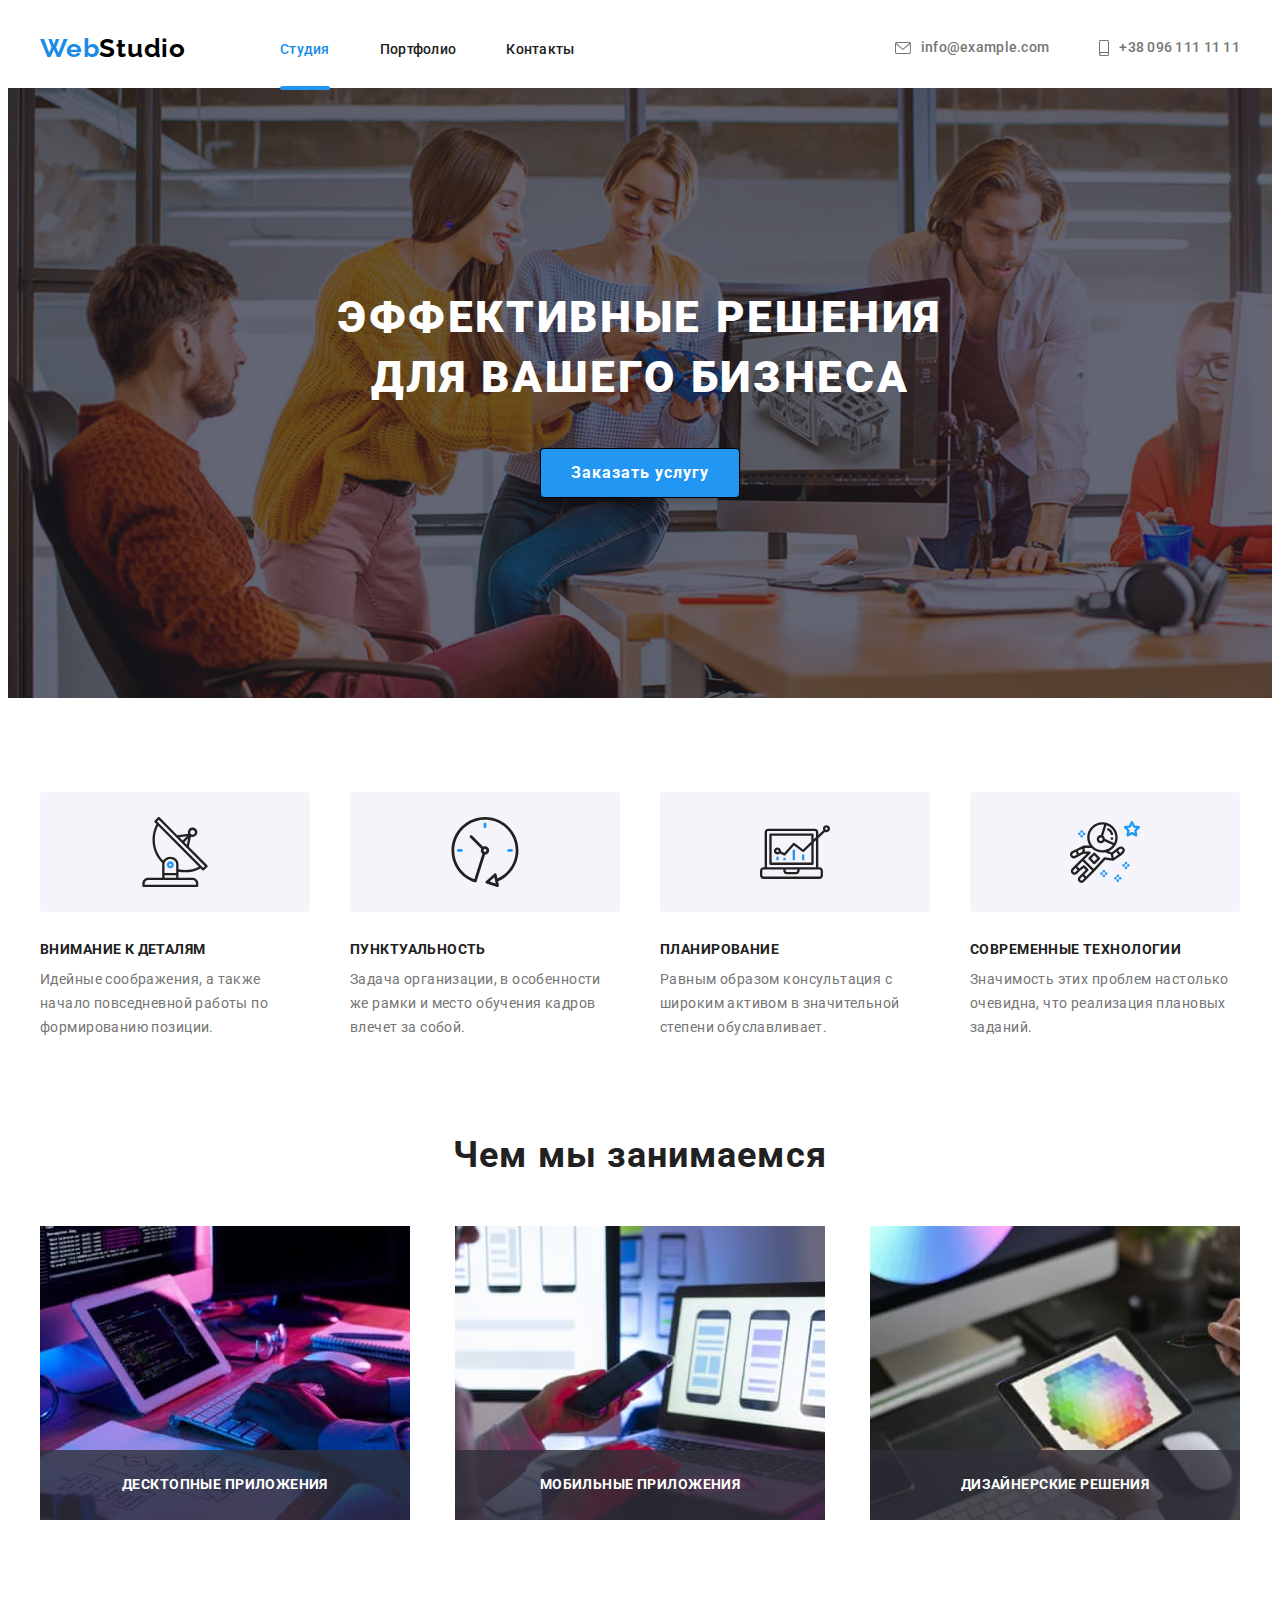
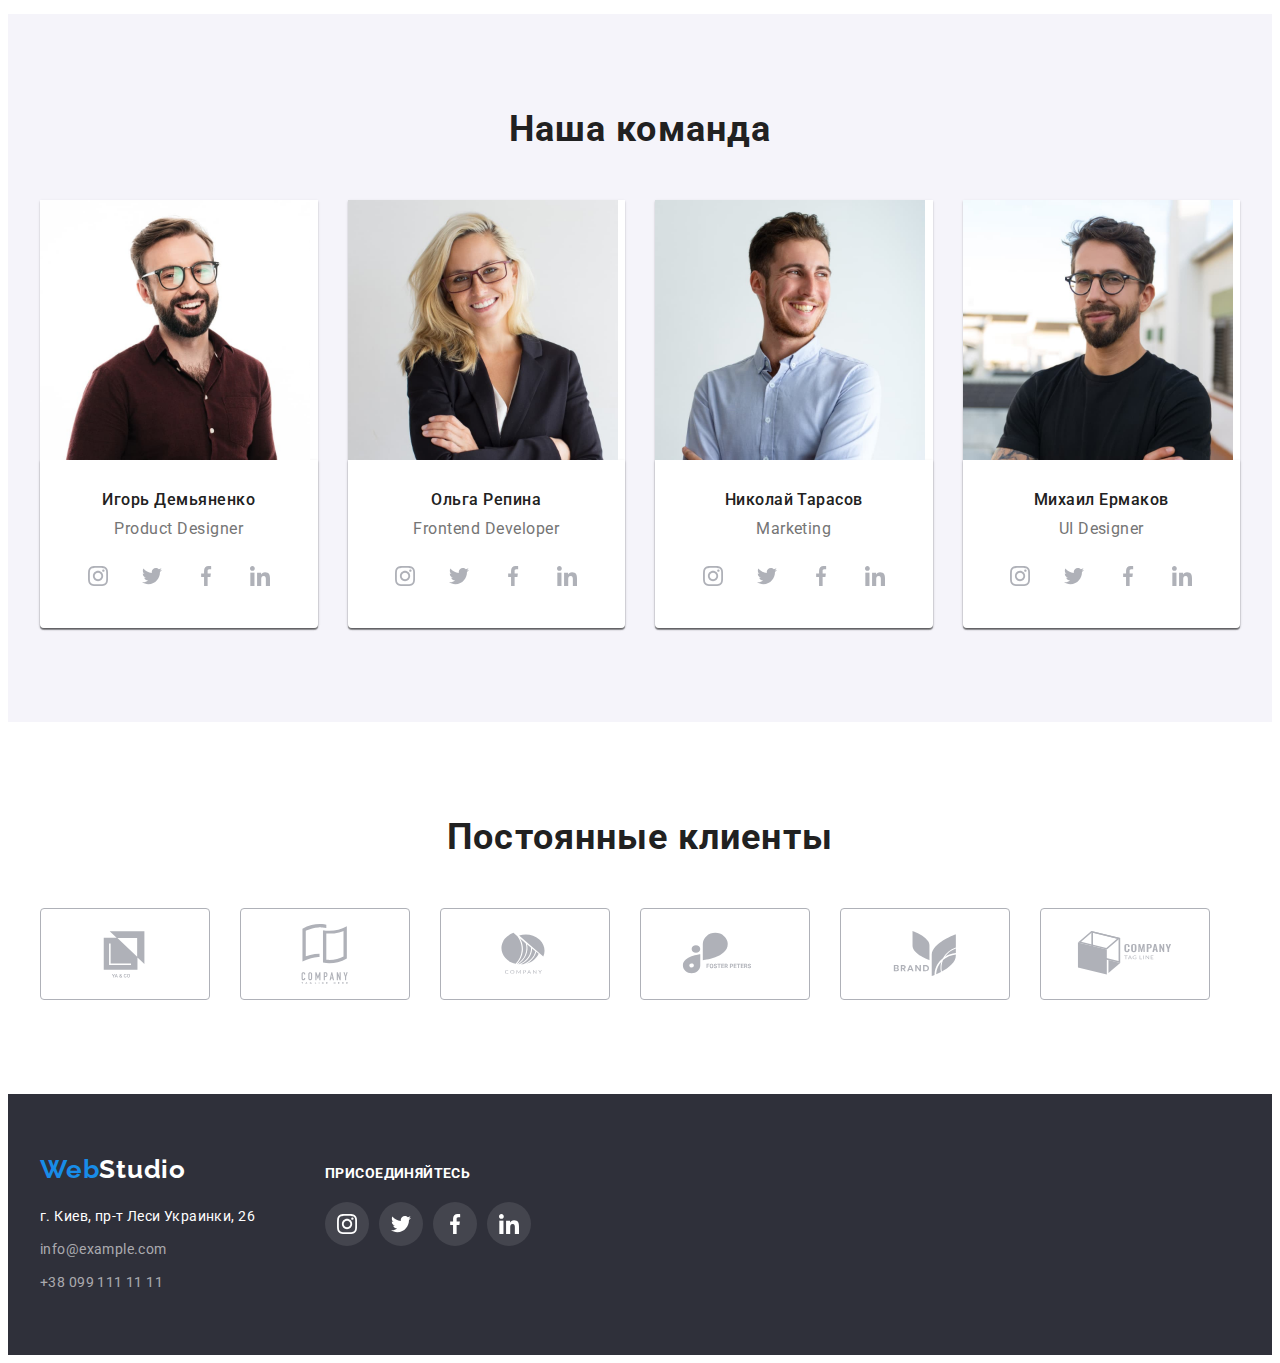
==== index.html @ 5745be87 "copy HW#05 -> HW#06" ====
<!DOCTYPE html>
<html lang="ru">

<head>
    <meta charset="UTF-8" />
    <meta http-equiv="X-UA-Compatible" content="IE=edge" />
    <meta name="viewport" content="width=device-width, initial-scale=1.0" />
    <title>Document</title>
    <link rel="preconnect" href="https://fonts.googleapis.com">
    <link rel="preconnect" href="https://fonts.gstatic.com" crossorigin>
    <link rel="stylesheet"
        href="https://fonts.googleapis.com/css2?family=Raleway:wght@700&family=Roboto:wght@400;500;700;900&display=swap" />
    <link rel="stylesheet" href="https://cdnjs.cloudflare.com/ajax/libs/modern-normalize/1.1.0/modern-normalize.min.css"
        integrity="sha512-wpPYUAdjBVSE4KJnH1VR1HeZfpl1ub8YT/NKx4PuQ5NmX2tKuGu6U/JRp5y+Y8XG2tV+wKQpNHVUX03MfMFn9Q=="
        crossorigin="anonymous" referrerpolicy="no-referrer" />
    <link rel="stylesheet" href="./css/main.css" />
</head>

<body>

    <!-- HEADER -->

    <header class="header">
        <div class="container header-container">
            <a class="logo link" href="./index.html" lang="en"> <span class="web">Web</span><span
                    class="studio-logo">Studio</span></a>
            <nav class="navigation">
                <ul class="nav-list list">
                    <li class="nav-list-item">
                        <a class="nav-list-link link current" href="./index.html">Студия</a>
                    </li>
                    <li class="nav-list-item">
                        <a class="nav-list-link link" href="./portfolio.html">Портфолио</a>
                    </li>
                    <li class="nav-list-item">
                        <a class="nav-list-link link" href="">Контакты</a>
                    </li>
                </ul>
            </nav>
            <ul class="contact-list list">
                <li class="contact-item">
                    <a class="contact-email header-contact link" href="mailto:info@example.com">
                        <svg class="header-icon" width="16" height="12">
                            <use href="./img/sprite.svg#envelope"></use>
                        </svg>
                        info@example.com</a>
                </li>
                <li class="contact-item">
                    <a class="contact-number header-contact link" href="tel:+380961111111">
                        <svg class="header-icon" width="10" height="16">
                            <use href="./img/sprite.svg#smartphone"></use>
                        </svg>
                        +38 096 111 11 11</a>
                </li>
            </ul>
        </div>
    </header>

    <main>
        <!-- HERO -->

        <section class="hero">
            <div class="hero-container container">
                <h1 class="hero-name">Эффективные решения <span class="indent">для вашего бизнеса</span></h1>
                <button class="modal-button" type="button" data-modal-open>Заказать услугу</button>
            </div>
        </section>

        <!-- FEATURES -->

        <section class="features section">
            <div class="features-container container">
                <h2 hidden>Особенности</h2>
                <ul class="features-list list">
                    <li class="features-item">
                        <div class="features-wrapper">
                            <svg class="features-icon" width="70" height="70">
                                <use href="./img/sprite.svg#antenna"></use>
                            </svg>
                        </div>
                        <h3 class="features-name">Внимание к деталям</h3>
                        <p class="features-description">Идейные соображения, а также начало повседневной работы по
                            формированию позиции.</p>
                    </li>
                    <li class="features-item">
                        <div class="features-wrapper">
                            <svg class="features-icon" width="70" height="70">
                                <use href="./img/sprite.svg#clock"></use>
                            </svg>
                        </div>
                        <h3 class="features-name">Пунктуальность</h3>
                        <p class="features-description">Задача организации, в особенности же рамки и место обучения
                            кадров влечет за собой.</p>
                    </li>
                    <li class="features-item">
                        <div class="features-wrapper">
                            <svg class="features-icon" width="70" height="70">
                                <use href="./img/sprite.svg#diagram"></use>
                            </svg>
                        </div>
                        <h3 class="features-name">Планирование</h3>
                        <p class="features-description">Равным образом консультация с широким активом в значительной
                            степени обуславливает.</p>
                    </li>
                    <li class="features-item">
                        <div class="features-wrapper">
                            <svg class="features-icon" width="70" height="70">
                                <use href="./img/sprite.svg#astronaut"></use>
                            </svg>
                        </div>
                        <h3 class="features-name">Современные технологии</h3>
                        <p class="features-description">Значимость этих проблем настолько очевидна, что реализация
                            плановых заданий.</p>
                    </li>
                </ul>
            </div>
        </section>

        <!-- ABOUT -->

        <section class="about section">
            <div class="container">
                <h2 class="about-name">Чем мы занимаемся</h2>
                <ul class="about-list">
                    <li class="about-item list">
                        <div class="about-wrapper">
                            <img src="./img/studio/what_do_we_do1.jpg" alt="чем мы занимаемся" width="370"
                                height="294" />
                            <p class="about-overlay">Десктопные приложения</p>
                        </div>
                    </li>
                    <li class="about-item list">
                        <div class="about-wrapper">
                            <img src="./img/studio/what_do_we_do2.jpg" alt="чем мы занимаемся2" width="370"
                                height="294" />
                            <p class="about-overlay">Мобильные приложения</p>
                        </div>
                    </li>
                    <li class="about-item list">
                        <div class="about-wrapper">
                            <img src="./img/studio/what_do_we_do3.jpg" alt="Чем мы занимаемся3" width="370"
                                height="294" />
                            <p class="about-overlay">Дизайнерские решения</p>
                        </div>
                    </li>
                </ul>
            </div>
        </section>

        <!-- TEAM -->

        <section class="team section">
            <div class="container">
                <h2 class="team-main-name">Наша команда</h2>
                <ul class="team-list">
                    <li class="team-list-item list">
                        <img src="./img/studio/our_team1.jpg" alt="фото сотрудника нашей команды" width="270"
                            height="260" />
                        <div class="team-name-description">
                            <h3 class="team-name">Игорь Демьяненко</h3>
                            <p class="team-position">Product Designer</p>
                            <ul class="team-list-icon list">
                                <li class="team-item-icon">
                                    <a class="team-link-icon" href="">
                                        <svg class="team-icon" width="20" height="20">
                                            <use href="./img/sprite.svg#instagram"></use>
                                        </svg>
                                    </a>
                                </li>
                                <li class="team-item-icon">
                                    <a class="team-link-icon" href="">
                                        <svg class="team-icon" width="20" height="20">
                                            <use href="./img/sprite.svg#twitter"></use>
                                        </svg>
                                    </a>
                                </li>
                                <li class="team-item-icon">
                                    <a class="team-link-icon" href="">
                                        <svg class="team-icon" width="20" height="20">
                                            <use href="./img/sprite.svg#facebook"></use>
                                        </svg>
                                    </a>
                                </li>
                                <li class="team-item-icon">
                                    <a class="team-link-icon" href="">
                                        <svg class="team-icon" width="20" height="20">
                                            <use href="./img/sprite.svg#linkedin"></use>
                                        </svg>
                                    </a>
                                </li>
                            </ul>
                        </div>
                    </li>
                    <li class="team-list-item list">
                        <img src="./img/studio/our_team2.jpg" alt="фото сотрудника нашей команды" width="270"
                            height="260" />
                        <div class="team-name-description">
                            <h3 class="team-name">Ольга Репина</h3>
                            <p class="team-position">Frontend Developer</p>
                            <ul class="team-list-icon list">
                                <li class="team-item-icon">
                                    <a class="team-link-icon" href="">
                                        <svg class="team-icon" width="20" height="20">
                                            <use href="./img/sprite.svg#instagram"></use>
                                        </svg>
                                    </a>
                                </li>
                                <li class="team-item-icon">
                                    <a class="team-link-icon" href="">
                                        <svg class="team-icon" width="20" height="20">
                                            <use href="./img/sprite.svg#twitter"></use>
                                        </svg>
                                    </a>
                                </li>
                                <li class="team-item-icon">
                                    <a class="team-link-icon" href="">
                                        <svg class="team-icon" width="20" height="20">
                                            <use href="./img/sprite.svg#facebook"></use>
                                        </svg>
                                    </a>
                                </li>
                                <li class="team-item-icon">
                                    <a class="team-link-icon" href="">
                                        <svg class="team-icon" width="20" height="20">
                                            <use href="./img/sprite.svg#linkedin"></use>
                                        </svg>
                                    </a>
                                </li>
                            </ul>
                        </div>
                    </li>
                    <li class="team-list-item list">
                        <img src="./img/studio/our_team3.jpg" alt="фото сотрудника нашей команды" width="270"
                            height="260" />
                        <div class="team-name-description">
                            <h3 class="team-name">Николай Тарасов</h3>
                            <p class="team-position">Marketing</p>
                            <ul class="team-list-icon list">
                                <li class="team-item-icon">
                                    <a class="team-link-icon" href="">
                                        <svg class="team-icon" width="20" height="20">
                                            <use href="./img/sprite.svg#instagram"></use>
                                        </svg>
                                    </a>
                                </li>
                                <li class="team-item-icon">
                                    <a class="team-link-icon" href="">
                                        <svg class="team-icon" width="20" height="20">
                                            <use href="./img/sprite.svg#twitter"></use>
                                        </svg>
                                    </a>
                                </li>
                                <li class="team-item-icon">
                                    <a class="team-link-icon" href="">
                                        <svg class="team-icon" width="20" height="20">
                                            <use href="./img/sprite.svg#facebook"></use>
                                        </svg>
                                    </a>
                                </li>
                                <li class="team-item-icon">
                                    <a class="team-link-icon" href="">
                                        <svg class="team-icon" width="20" height="20">
                                            <use href="./img/sprite.svg#linkedin"></use>
                                        </svg>
                                    </a>
                                </li>
                            </ul>
                        </div>
                    </li>
                    <li class="team-list-item list">
                        <img src="./img/studio/our_team4.jpg" alt="фото сотрудника нашей команды" width="270"
                            height="260" />
                        <div class="team-name-description">
                            <h3 class="team-name">Михаил Ермаков</h3>
                            <p class="team-position">UI Designer</p>
                            <ul class="team-list-icon list">
                                <li class="team-item-icon">
                                    <a class="team-link-icon" href="">
                                        <svg class="team-icon" width="20" height="20">
                                            <use href="./img/sprite.svg#instagram"></use>
                                        </svg>
                                    </a>
                                </li>
                                <li class="team-item-icon">
                                    <a class="team-link-icon" href="">
                                        <svg class="team-icon" width="20" height="20">
                                            <use href="./img/sprite.svg#twitter"></use>
                                        </svg>
                                    </a>
                                </li>
                                <li class="team-item-icon">
                                    <a class="team-link-icon" href="">
                                        <svg class="team-icon" width="20" height="20">
                                            <use href="./img/sprite.svg#facebook"></use>
                                        </svg>
                                    </a>
                                </li>
                                <li class="team-item-icon">
                                    <a class="team-link-icon" href="">
                                        <svg class="team-icon" width="20" height="20">
                                            <use href="./img/sprite.svg#linkedin"></use>
                                        </svg>
                                    </a>
                                </li>
                            </ul>
                        </div>
                    </li>
                </ul>
            </div>
        </section>

        <!-- CLIENTS -->

        <section class="clients section">
            <div class="container">
                <h2 class="clients-name">Постоянные клиенты</h2>
                <ul class="clients-list list">
                    <li class="clients-item">
                        <a class="clients-link" href="">
                            <svg class="clients-icon" width="106" height="60">
                                <use href="./img/sprite.svg#yaco"></use>
                            </svg>
                        </a>
                    </li>
                    <li class="clients-item">
                        <a class="clients-link" href="">
                            <svg class="clients-icon" width="106" height="60">
                                <use href="./img/sprite.svg#tagline-here"></use>
                            </svg>
                        </a>
                    </li>
                    <li class="clients-item">
                        <a class="clients-link" href="">
                            <svg class="clients-icon" width="106" height="60">
                                <use href="./img/sprite.svg#company"></use>
                            </svg>
                        </a>
                    </li>
                    <li class="clients-item">
                        <a class="clients-link" href="">
                            <svg class="clients-icon" width="106" height="60">
                                <use href="./img/sprite.svg#foster-peters"></use>
                            </svg>
                        </a>
                    </li>
                    <li class="clients-item">
                        <a class="clients-link" href="">
                            <svg class="clients-icon" width="106" height="60">
                                <use href="./img/sprite.svg#brand"></use>
                            </svg>
                        </a>
                    </li>
                    <li class="clients-item">
                        <a class="clients-link" href="">
                            <svg class="clients-icon" width="106" height="60">
                                <use href="./img/sprite.svg#tagline"></use>
                            </svg>
                        </a>
                    </li>
                </ul>
            </div>
        </section>

    </main>

    <!-- FOOTER -->

    <footer class="footer section">
        <div class="footer-container container">
            <div class="footer-container-address">
                <a class="footer-logo link" href="./index.html"> Web<span class="studio">Studio</span></a>
                <address class="footer-address">
                    <ul class="footer-list list">
                        <li class="footer-item">
                            <a class="footer-link link address" href="https://goo.gl/maps/jyejHvnzvNFhB9y47">г. Киев,
                                пр-т
                                Леси
                                Украинки, 26</a>
                        </li>
                        <li class="footer-item">
                            <a class="footer-link link" href="mailto:info@example.com">info@example.com</a>
                        </li>
                        <li class="footer-item">
                            <a class="footer-link link" href="tel:+380991111111">+38 099 111 11 11</a>
                        </li>
                    </ul>
                </address>
            </div>
            <div class="footer-container-icon">
                <p class="footer-invite">присоединяйтесь</p>
                <ul class="footer-list-icon list">
                    <li class="footer-item-icon">
                        <a class="footer-link-icon instagram" href="">
                            <svg class="footer-icon" width="20" height="20">
                                <use href="./img/sprite.svg#instagram"></use>
                            </svg>
                        </a>
                    </li>
                    <li class="footer-item-icon">
                        <a class="footer-link-icon twitter" href="">
                            <svg class="footer-icon" width="20" height="20">
                                <use href="./img/sprite.svg#twitter"></use>
                            </svg>
                        </a>
                    </li>
                    <li class="footer-item-icon">
                        <a class="footer-link-icon facebook" href="">
                            <svg class="footer-icon" width="20" height="20">
                                <use href="./img/sprite.svg#facebook"></use>
                            </svg>
                        </a>
                    </li>
                    <li class="footer-item-icon">
                        <a class="footer-link-icon linkedin" href="">
                            <svg class="footer-icon" width="20" height="20">
                                <use href="./img/sprite.svg#linkedin"></use>
                            </svg>
                        </a>
                    </li>
                </ul>
            </div>
        </div>
    </footer>

    <div class="backdrop is-hidden" data-modal>
        <div class="modal">
            <button class="modal-close" type="button" data-modal-close>
                <svg class="close-icon" width="18" height="18">
                    <use href="./img/sprite.svg#close-icon"></use>
                </svg>
            </button>
        </div>
    </div>
    <script src="./js/modal.js"></script>
</body>

</html>
---- css/main.css ----
:root {
  --primary-font-family: Roboto, sans-serif;
  --primary-font-color: #212121;
  --secondary-font-family: Raleway, sans-serif;
  --secondary-font-color: #757575;
  --white-font-color: #ffffff;
  --accent-color: #188ce8;
  --btn-bg-color: #2196f3;
  --border-btn-color: #000000;
  --hero-bg-color: #2f303a;
}

body {
  font-family: var(--primary-font-family);
}

h1,
h2,
h3,
p {
  margin: 0;
  margin: 0;
}

ul,
li {
  margin: 0;
  margin: 0;
  padding-left: 0;
}

img {
  display: block;
}

address {
  font-style: normal;
}

.list {
  list-style: none;
}

.link {
  text-decoration: none;
}

.container {
  width: 1200px;
  margin-left: auto;
  margin-right: auto;
  padding: 0 15px;
}

.section {
  padding: 94px 0;
}

/* ===== START HEADER ===== */

.header {
  background-color: var(--white-font-color);
  /* border-bottom: 1px solid #ECECEC; */
}

.header-container {
  display: flex;
  align-items: center;
}

.nav-list {
  display: flex;
  align-items: center;
}

.nav-list-item:not(:last-child) {
  margin-right: 50px;
}

.nav-list-item {
  position: relative;
}

.logo {
  margin-right: 94px;
  padding-top: 24px;
  padding-bottom: 24px;
}

.contact-list {
  display: flex;
  align-items: center;
  margin-left: auto;
}

.contact-item:not(:last-child) {
  margin-right: 50px;
}

.link.current {
  color: var(--accent-color);
}

.web {
  font-family: var(--secondary-font-family);
  font-weight: 700;
  font-size: 26px;
  line-height: 1.19;
  letter-spacing: 0.03em;
  color: var(--accent-color);
}

.studio-logo {
  font-family: var(--secondary-font-family);
  font-weight: 700;
  font-size: 26px;
  line-height: 1.19;
  letter-spacing: 0.03em;
  color: #000000;
}

.nav-list-link {
  padding-top: 32px;
  padding-bottom: 32px;

  font-weight: 500;
  font-size: 14px;
  line-height: 1.14;
  letter-spacing: 0.02em;
  color: var(--primary-font-color);

  transition: color 250ms cubic-bezier(0.4, 0, 0.2, 1);
}

.nav-list-link:hover,
.nav-list-link:focus {
  color: var(--accent-color);
}

.link.current::after {
  content: '';
  position: absolute;
  bottom: -32px;
  left: 0;

  width: 100%;
  height: 4px;
  border-radius: 2px;

  background-color: var(--btn-bg-color);
}

.contact-email {
  padding: 32px 0;

  font-weight: 500;
  font-size: 14px;
  line-height: 1.14;
  letter-spacing: 0.02em;
  color: var(--secondary-font-color);

  transition: color 250ms cubic-bezier(0.4, 0, 0.2, 1);
}

.contact-email:hover,
.contact-email:focus {
  color: var(--accent-color);
}

.header-icon {
  margin-right: 10px;
  fill: var(--secondary-font-color);

  transition: fill 250ms cubic-bezier(0.4, 0, 0.2, 1);
}

.header-contact {
  display: flex;
  justify-content: center;
  align-items: center;
}

.header-contact:hover .header-icon,
.header-contact:focus .header-icon {
  fill: var(--accent-color);
}

.contact-number {
  padding: 32px 0;

  font-weight: 500;
  font-size: 14px;
  line-height: 1.14;
  letter-spacing: 0.02em;
  color: var(--secondary-font-color);

  transition: color 250ms cubic-bezier(0.4, 0, 0.2, 1);
}

.contact-number:hover,
.contact-number:focus {
  color: var(--accent-color);
}

/* ===== END HEADER ===== */

/* ===== START HERO ===== */

.hero {
  max-width: 1600px;
  margin: 0 auto;
  background-image: linear-gradient(rgba(47, 48, 58, 0.4), rgba(47, 48, 58, 0.4)),
    url(../img/hero/bg.jpeg);
  background-size: cover;
  background-color: var(--hero-bg-color);
  text-align: center;
  padding-top: 200px;
  padding-bottom: 200px;
}

.indent {
  display: block;
}

.hero-name {
  margin-bottom: 40px;

  font-weight: 900;
  font-size: 44px;
  line-height: 1.36;
  text-align: center;
  letter-spacing: 0.06em;
  text-transform: uppercase;
  color: var(--white-font-color);
}

.modal-button {
  min-width: 200px;
  padding: 9px 28px;
  justify-content: center;
  font-family: inherit;
  font-weight: 700;
  font-size: 16px;
  line-height: 1.88;
  text-align: center;
  letter-spacing: 0.06em;
  cursor: pointer;
  border: 1px solid var(--border-btn-color);
  border-radius: 4px;
  box-shadow: 0px 4px 4px rgba(0, 0, 0, 0.15);
  background-color: var(--btn-bg-color);
  color: var(--white-font-color);

  transition: background-color 250ms cubic-bezier(0.4, 0, 0.2, 1);
}

.modal-button:hover,
.modal-button:focus {
  background-color: var(--accent-color);
}

/* ===== END HERO ===== */

/* ===== START FEATURES ===== */

.features-item {
  width: 270px;
}

.features-wrapper {
  display: flex;
  justify-content: center;
  align-items: center;
  margin-bottom: 30px;
  width: 270px;
  height: 120px;
  background: #f5f4fa;
  border-radius: 4px;
}

.features-list {
  display: flex;
  justify-content: space-between;
}

.features-name {
  font-weight: 700;
  font-size: 14px;
  line-height: 1.14;
  letter-spacing: 0.03em;
  text-transform: uppercase;
  margin-bottom: 10px;
  color: var(--primary-font-color);
}
.features-description {
  font-weight: 400;
  font-size: 14px;
  line-height: 1.71;
  letter-spacing: 0.03em;
  color: var(--secondary-font-color);
}

/* ===== END FEATURES ===== */

/* ===== START ABOUT ===== */

.about {
  padding-top: 0;
}

.about-name {
  margin-bottom: 50px;
  font-weight: 700;
  font-size: 36px;
  line-height: 1.17;
  text-align: center;
  letter-spacing: 0.03em;
  color: var(--primary-font-color);
}

.about-item {
  flex-basis: calc((100% - 90px) / 3);
}

.about-list {
  display: flex;
  justify-content: space-between;
}

.about-wrapper {
  position: relative;
}

.about-overlay {
  position: absolute;
  bottom: 0;
  left: 0;

  width: 100%;
  padding: 27px 0;

  font-family: var(--primary-font-family);
  font-style: normal;
  font-weight: 700;
  font-size: 14px;
  line-height: 1.14;
  text-align: center;
  letter-spacing: 0.03em;
  text-transform: uppercase;

  color: var(--white-font-color);
  background-color: rgba(47, 48, 58, 0.8);
}

/* ===== END ABOUT ===== */

/* ===== START TEAM ===== */

.team {
  background-color: #f5f4fa;
}

.team-list {
  display: flex;
  flex-wrap: wrap;
  margin-left: -30px;
  margin-top: -30px;
}

.team-list-item {
  flex-basis: calc((100% - 120px) / 4);
  margin-left: 30px;
  margin-top: 30px;
  box-shadow: 0px 1px 3px rgba(0, 0, 0, 0.12), 0px 1px 1px rgba(0, 0, 0, 0.14),
    0px 2px 1px rgba(0, 0, 0, 0.2);
  border-radius: 0px 0px 4px 4px;
  background: var(--white-font-color);
}

.team-list-icon {
  display: flex;
  justify-content: center;
  align-items: center;
}

.team-link-icon {
  display: flex;
  justify-content: center;
  align-items: center;
  width: 44px;
  height: 44px;
  border-radius: 50%;
  cursor: pointer;
  background-color: transparent;

  transition: fill 250ms cubic-bezier(0.4, 0, 0.2, 1);
}

.team-item-icon:not(:last-child) {
  margin-right: 10px;
}

.team-link-icon:hover,
.team-link-icon:focus {
  background-color: var(--accent-color);
  fill: var(--white-font-color);
}

.team-icon {
  fill: #afb1b8;
  transition: fill 250ms cubic-bezier(0.4, 0, 0.2, 1);
}

.team-link-icon:hover .team-icon,
.team-link-icon:focus .team-icon {
  background-color: var(--accent-color);
  fill: var(--white-font-color);
}

.team-main-name {
  margin-bottom: 50px;
  font-weight: 700;
  font-size: 36px;
  line-height: 1.17;
  text-align: center;
  letter-spacing: 0.03em;
  color: var(--primary-font-color);
}

.team-name {
  margin-bottom: 10px;
  font-weight: 500;
  font-size: 16px;
  line-height: 1.19;
  text-align: center;
  letter-spacing: 0.03em;
  color: var(--primary-font-color);
}

.team-position {
  margin-bottom: 16px;
  font-weight: 400;
  font-size: 16px;
  line-height: 1.19;
  text-align: center;
  letter-spacing: 0.03em;
  color: var(--secondary-font-color);
}

.team-name-description {
  padding-top: 30px;
  padding-bottom: 30px;
  border-top: none;
  background-color: var(--white-font-color);
  box-shadow: 0px 1px 3px rgba(0, 0, 0, 0.12), 0px 1px 1px rgba(0, 0, 0, 0.14),
    0px 2px 1px rgba(0, 0, 0, 0.2);
  border-radius: 0px 0px 4px 4px;
}

/* ===== END TEAM ===== */

/* ===== START CLIENTS ===== */

.clients-name {
  margin-bottom: 50px;
  font-family: var(--primary-font-family);
  font-style: normal;
  font-weight: 700;
  font-size: 36px;
  line-height: 1.17;
  text-align: center;
  letter-spacing: 0.03em;

  color: var(--primary-font-color);
}

.clients-list {
  display: flex;
}

.clients-item:not(:last-child) {
  margin-right: 30px;
}

.clients-link {
  display: flex;
  justify-content: center;
  align-items: center;
  width: 170px;
  height: 92px;

  border: 1px solid #afb1b8;
  box-sizing: border-box;
  border-radius: 4px;

  transition: border-color 250ms cubic-bezier(0.4, 0, 0.2, 1);
}

.clients-link:hover,
.clients-link:focus {
  border-color: var(--accent-color);
}

.clients-icon {
  fill: #afb1b8;
  transition: fill 250ms cubic-bezier(0.4, 0, 0.2, 1);
}

.clients-link:hover .clients-icon,
.clients-link:focus .clients-icon {
  border-color: var(--accent-color);
  fill: var(--accent-color);
}

.clients-link .clients-item:not(:last-child) {
  margin-right: 30px;
}

/* ===== FINISH CLIENTS ===== */

/* ===== START FOOTER ===== */

.footer {
  padding: 60px 0;
  background-color: var(--hero-bg-color);
}

.footer-logo {
  display: block;
  margin-bottom: 20px;
  font-family: var(--secondary-font-family);
  font-weight: 700;
  font-size: 26px;
  line-height: 1.19;
  letter-spacing: 0.03em;
  color: var(--accent-color);
}

.studio {
  color: var(--white-font-color);
}

.footer-link {
  font-family: inherit;
  font-style: normal;
  font-weight: 400;
  font-size: 14px;
  line-height: 1.71;
  letter-spacing: 0.03em;

  color: rgba(255, 255, 255, 0.6);
}

.footer-item:not(:last-child) {
  margin-bottom: 9px;
}

.address {
  color: var(--white-font-color);
}

.footer-list-icon {
  display: flex;
  justify-content: center;
  align-items: center;
}

.footer-container {
  display: flex;
  align-items: baseline;
}

.footer-container-address {
  margin-right: 70px;
}

.footer-invite {
  margin-bottom: 20px;
  font-family: var(--primary-font-family);
  font-style: normal;
  font-weight: 700;
  font-size: 14px;
  line-height: 1.14;
  letter-spacing: 0.03em;
  text-transform: uppercase;

  color: var(--white-font-color);
}

.footer-link-icon {
  display: flex;
  align-items: center;
  justify-content: center;
  margin-right: 10px;
  width: 44px;
  height: 44px;
  border-radius: 50%;
  background-color: rgba(255, 255, 255, 0.1);
  cursor: pointer;
  fill: var(--white-font-color);

  transition: background-color 250ms cubic-bezier(0.4, 0, 0.2, 1);
}

.footer-link-icon:hover,
.footer-link-icon:focus {
  background-color: var(--accent-color);
}

/* ===== END FOOTER ===== */

.backdrop {
  position: fixed;
  top: 0;
  left: 0;
  width: 100vw;
  height: 100vh;
  background-color: rgba(0, 0, 0, 0.2);
  transition: opacity 250ms cubic-bezier(0.4, 0, 0.2, 1),
    visibility 250ms cubic-bezier(0.4, 0, 0.2, 1);
}

.backdrop.is-hidden {
  opacity: 0;
  visibility: hidden;
  pointer-events: none;
}

.modal {
  position: absolute;
  top: 50%;
  left: 50%;
  transform: translate(-50%, -50%);
  width: 528px;
  height: 580px;

  background: var(--white-font-color);
  box-shadow: 0px 1px 3px rgba(0, 0, 0, 0.12), 0px 1px 1px rgba(0, 0, 0, 0.14),
    0px 2px 1px rgba(0, 0, 0, 0.2);
  border-radius: 4px;
}

.modal-close {
  position: absolute;
  top: 7px;
  right: 7px;
  width: 30px;
  height: 30px;
  padding: 0;
  display: flex;
  justify-content: center;
  align-items: center;

  border-radius: 50%;
  border: 1px solid rgba(0, 0, 0, 0.1);
  box-sizing: border-box;
  background-color: var(--white-font-color);
  cursor: pointer;
}
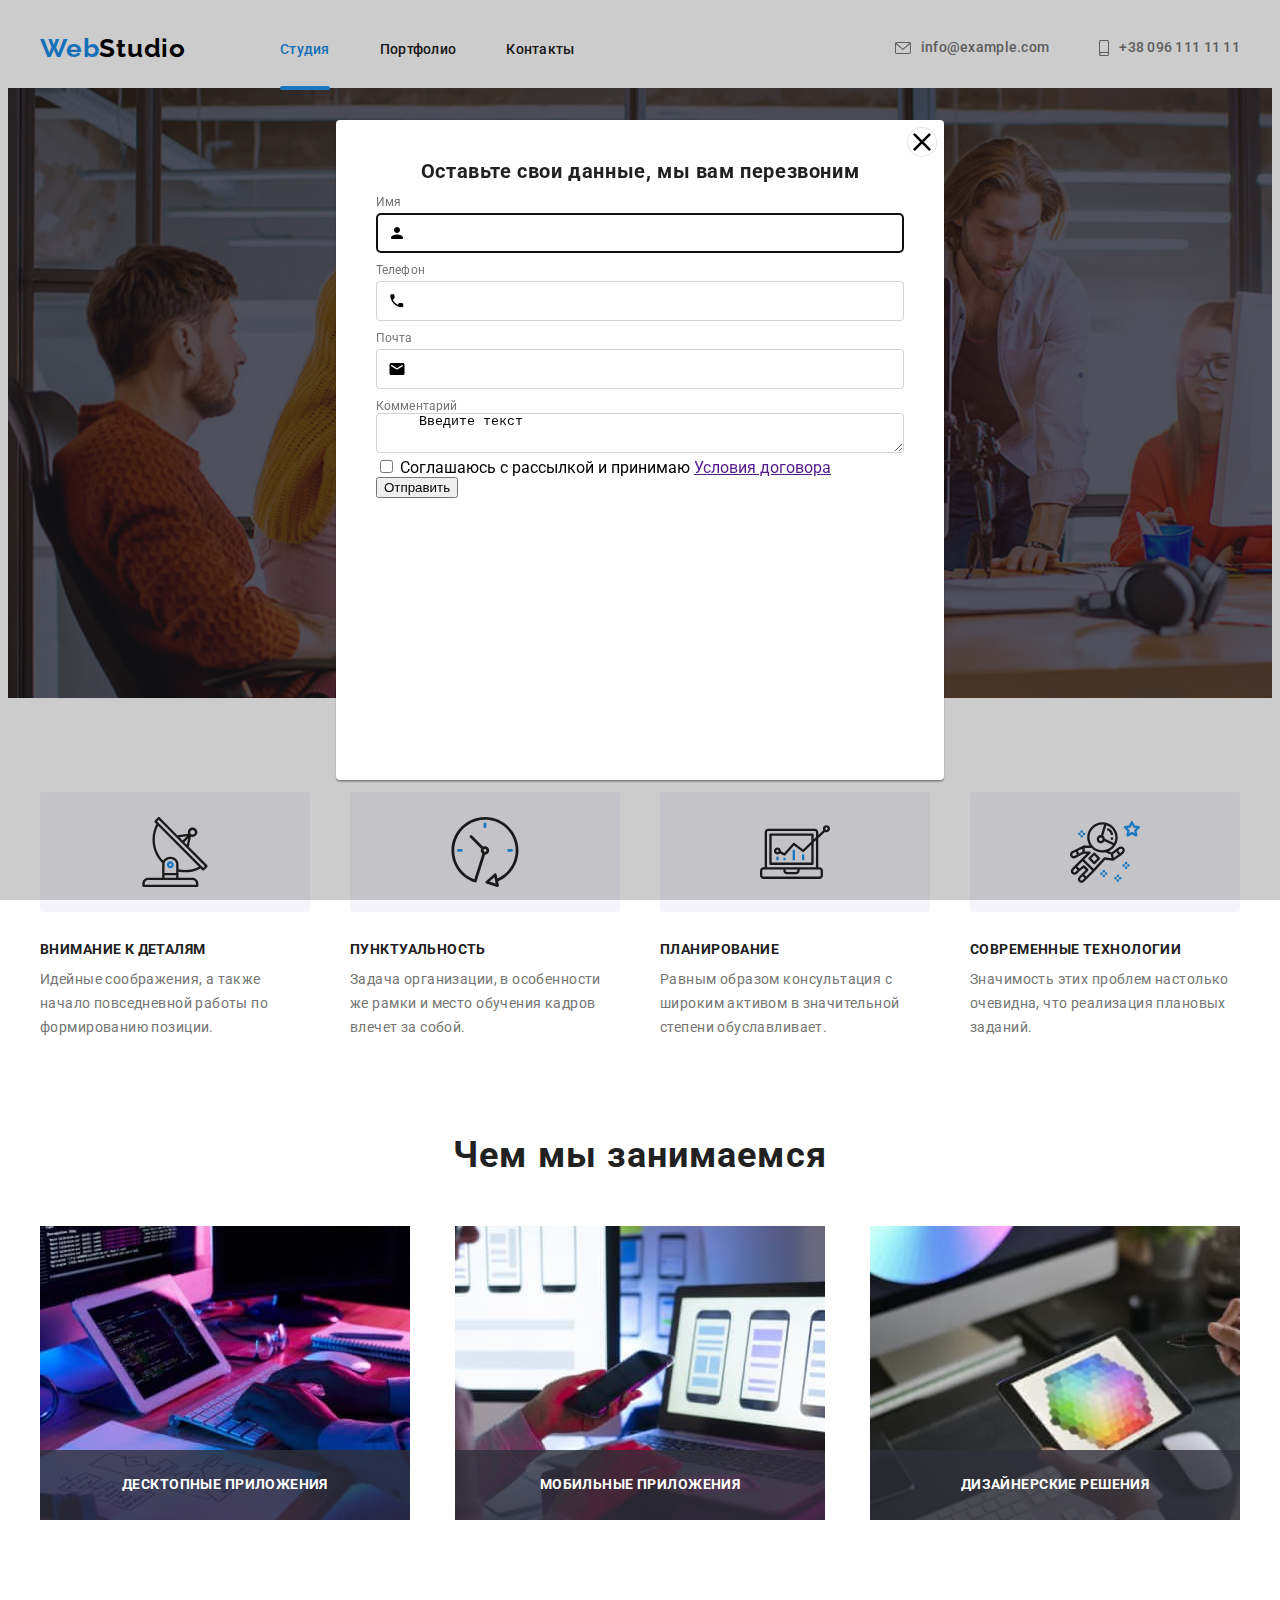
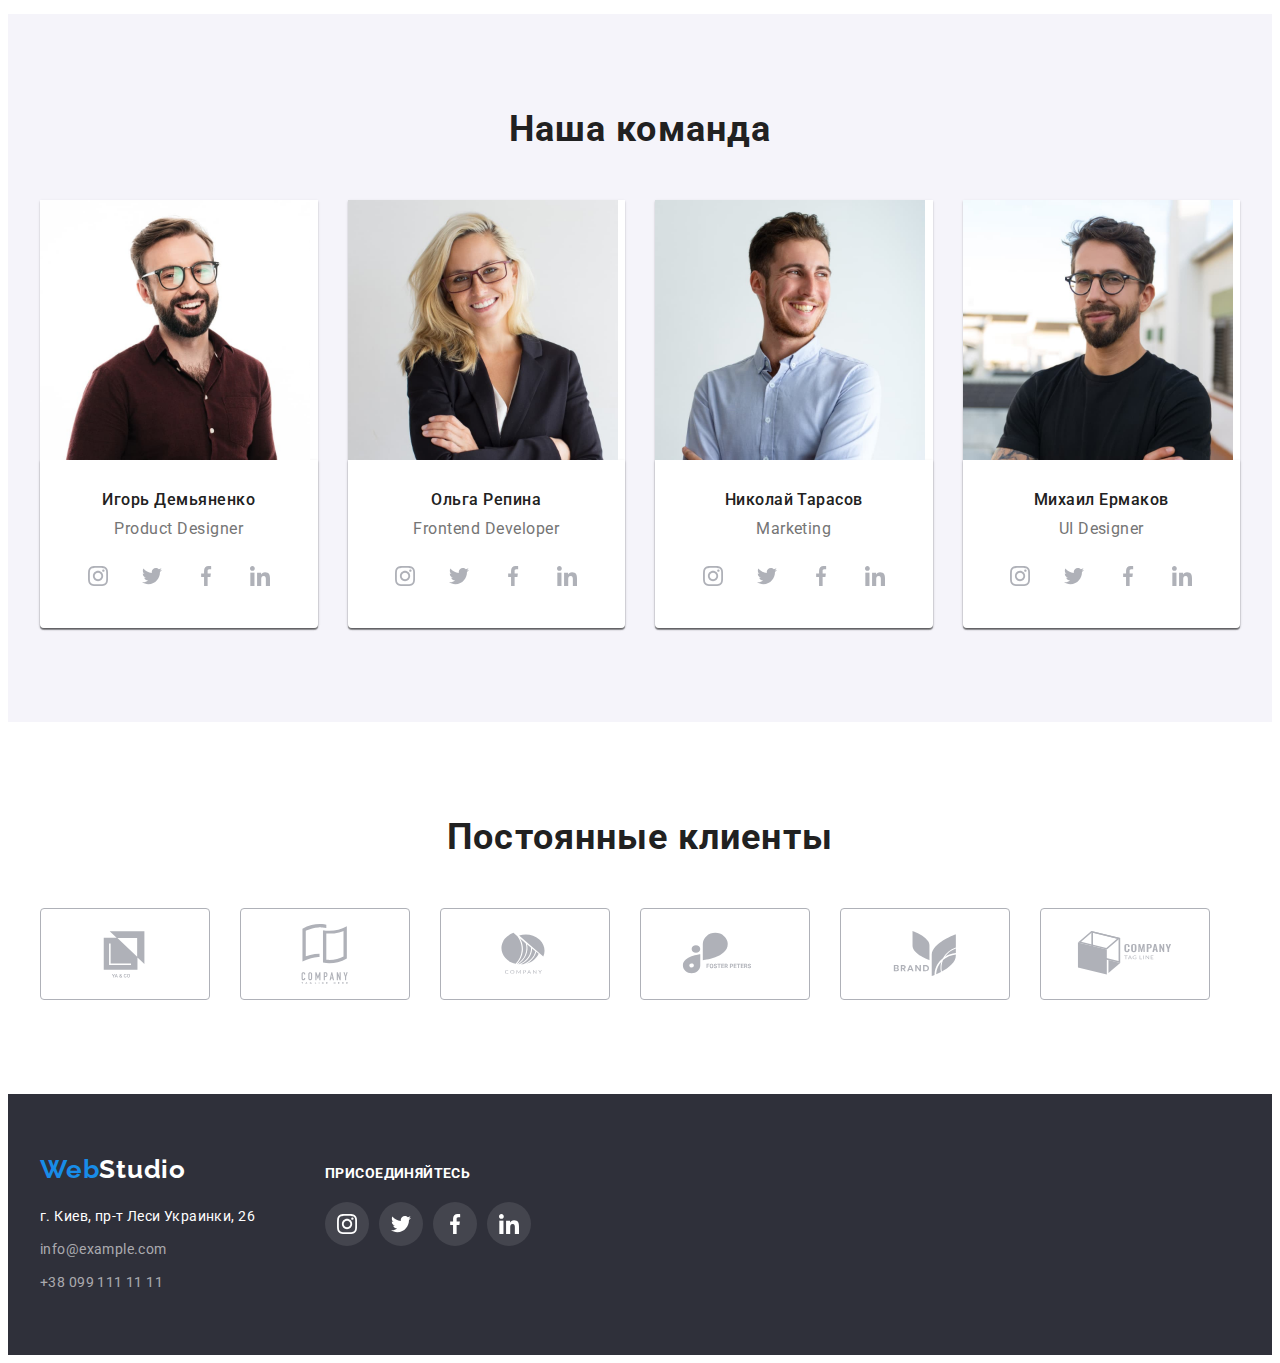
==== commit f9de366d: "добавил иконки на модал" ====
--- a/index.html
+++ b/index.html
@@ -422,13 +422,54 @@
         </div>
     </footer>
 
-    <div class="backdrop is-hidden" data-modal>
+    <div class="backdrop" data-modal>
+        <!-- is-hidden -->
         <div class="modal">
             <button class="modal-close" type="button" data-modal-close>
                 <svg class="close-icon" width="18" height="18">
                     <use href="./img/sprite.svg#close-icon"></use>
                 </svg>
             </button>
+            <p class="modal-text">Оставьте свои данные, мы вам перезвоним</p>
+            <form class="contact-form">
+                <label class="contact-form-field" for="name">Имя</label>
+                <div class="contact-form-input-wrapper">
+                    <input type="text" name="user-name" class="contact-form-input" id="name" autofocus required
+                        minlength="3" maxlength="10" pattern="^[a-zA-Z]+$" />
+                    <svg class="icon-contact-form" width="18" height="18">
+                        <use href="./img/sprite.svg#icon-user-name-modal"></use>
+                    </svg>
+                </div>
+
+                <label class="contact-form-field" for="phone">Телефон</label>
+                <div class="contact-form-input-wrapper">
+                    <input type="tel" name="user-phone" class="contact-form-input" id="phone" required minlength="6"
+                        maxlength="10" />
+                    <svg class="icon-contact-form" width="18" height="18">
+                        <use href="./img/sprite.svg#icon-user-phone-modal"></use>
+                    </svg>
+
+                </div>
+
+                <label class="contact-form-field" for="email">Почта</label>
+                <div class="contact-form-input-wrapper">
+                    <input type="email" name="user-email" class="contact-form-input" id="email" />
+                    <svg class="icon-contact-form" width="18" height="18">
+                        <use href="./img/sprite.svg#icon-user-email-modal"></use>
+                    </svg>
+                </div>
+
+                <label class="contact-form-field" for="comments">Комментарий</label>
+                <textarea name="comments-field" class="contact-form-input" id="comments"
+                    placeholder="">Введите текст</textarea>
+
+                <div class="contact-form-checkbox-wrapper">
+                    <input type="checkbox" name="accept-policy" id="message" required />
+                    <label for="message" class="contact-form-checkbox-agreement">Соглашаюсь с рассылкой и принимаю
+                        <a href="">Условия договора</a></label>
+                </div>
+                <button class="contact-form-submit-btn" type="submit">Отправить</button>
+            </form>
         </div>
     </div>
     <script src="./js/modal.js"></script>
--- a/css/main.css
+++ b/css/main.css
@@ -633,6 +633,7 @@
   transform: translate(-50%, -50%);
   width: 528px;
   height: 580px;
+  padding: 40px;
 
   background: var(--white-font-color);
   box-shadow: 0px 1px 3px rgba(0, 0, 0, 0.12), 0px 1px 1px rgba(0, 0, 0, 0.14),
@@ -657,3 +658,56 @@
   background-color: var(--white-font-color);
   cursor: pointer;
 }
+
+.modal-text {
+  margin-bottom: 12px;
+  font-family: var(--primary-font-family)
+  font-style: normal;
+  font-weight: 700;
+  font-size: 20px;
+  line-height: 1.15;
+  text-align: center;
+  letter-spacing: 0.03em;
+
+  color: var(--primary-font-color);
+}
+
+.contact-form-input {
+  padding: 0;
+  padding-left: 42px;
+  width: 100%;
+  height: 40px;
+  border: 1px solid rgba(33, 33, 33, 0.2);
+  box-sizing: border-box;
+  border-radius: 4px;
+  }
+
+  .contact-form-field {
+    display: block;
+  }
+
+.contact-form-field {
+  font-family: var(--primary-font-family);
+  font-style: normal;
+  font-weight: 400;
+  font-size: 12px;
+  line-height: 1.17;
+  letter-spacing: 0.01em;
+  color: #757575;
+}
+
+.contact-form-input-wrapper {
+  position: relative;
+  display: block;
+  margin-top: 4px;
+  margin-bottom: 10px;
+}
+
+.icon-contact-form {
+  position: absolute;
+  top: 50%;
+  left: 12px;
+  transform: translateY(-50%);
+  display: block;
+}
+
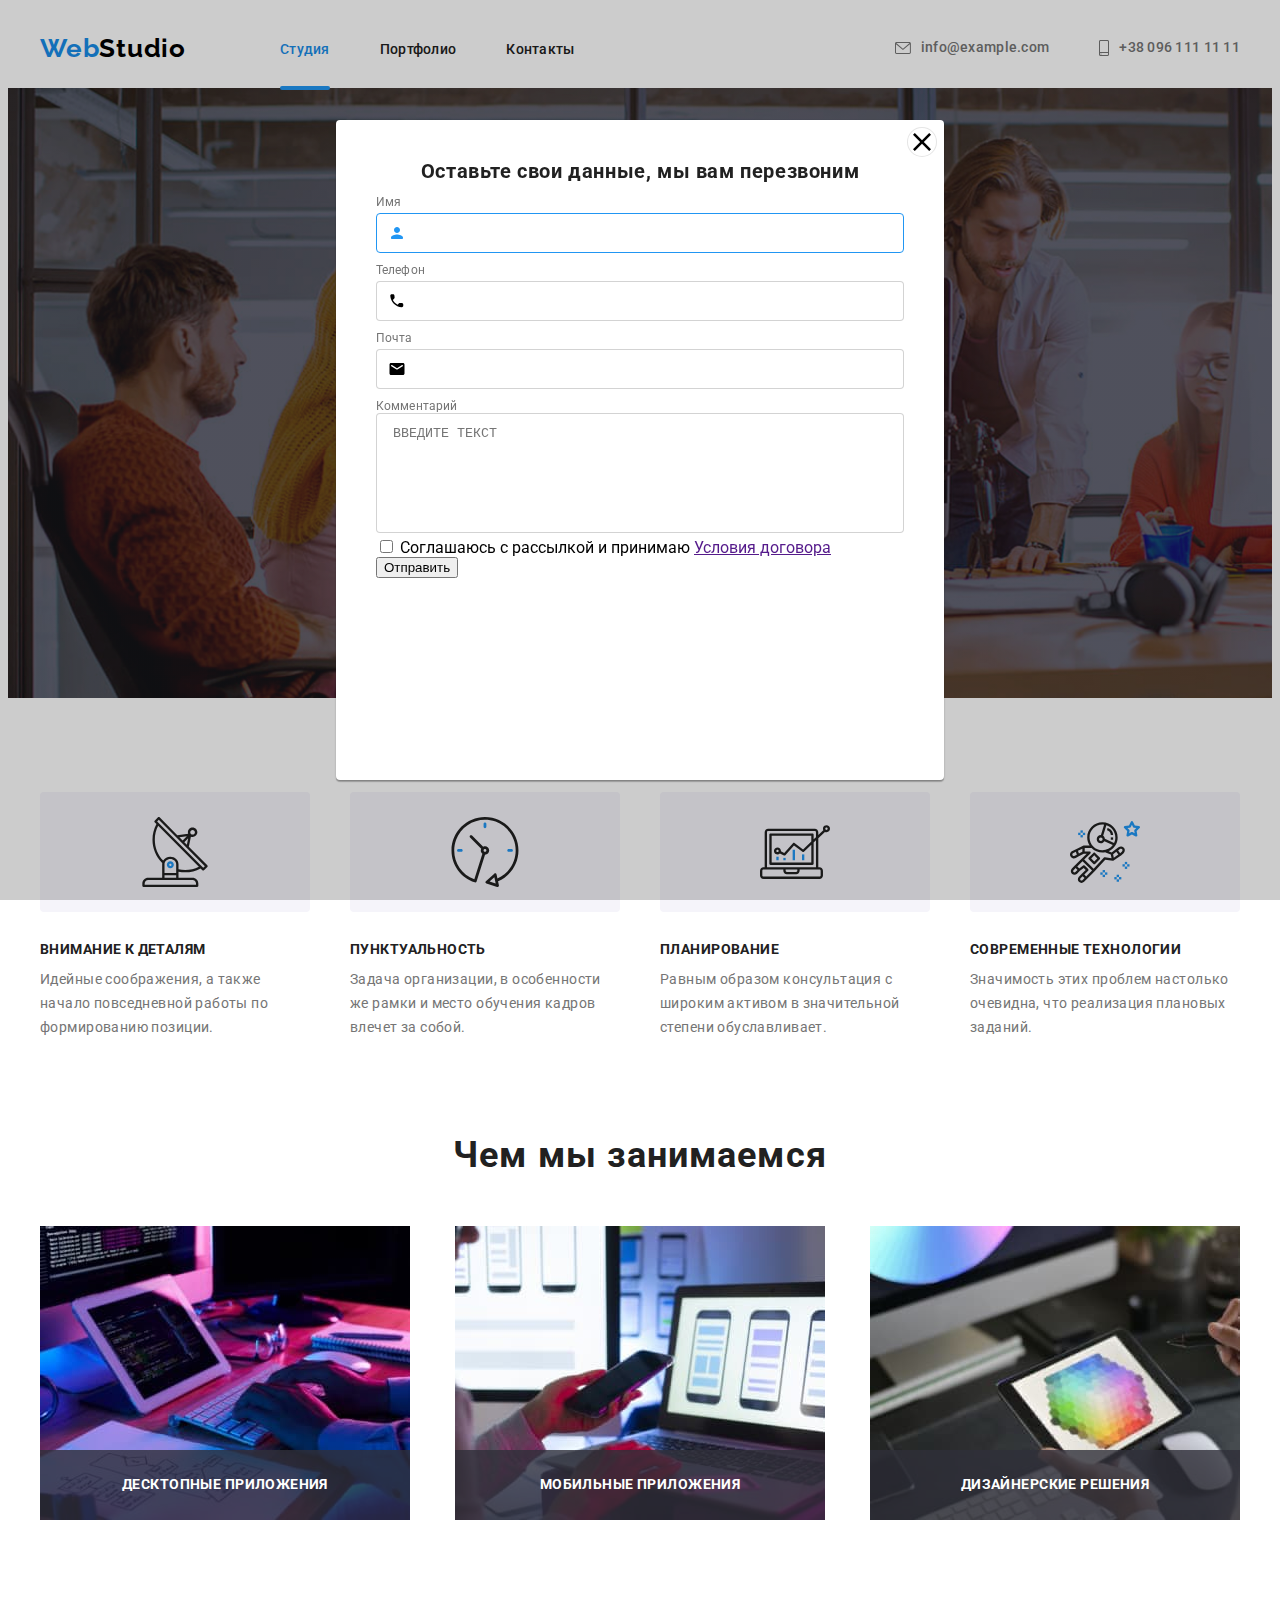
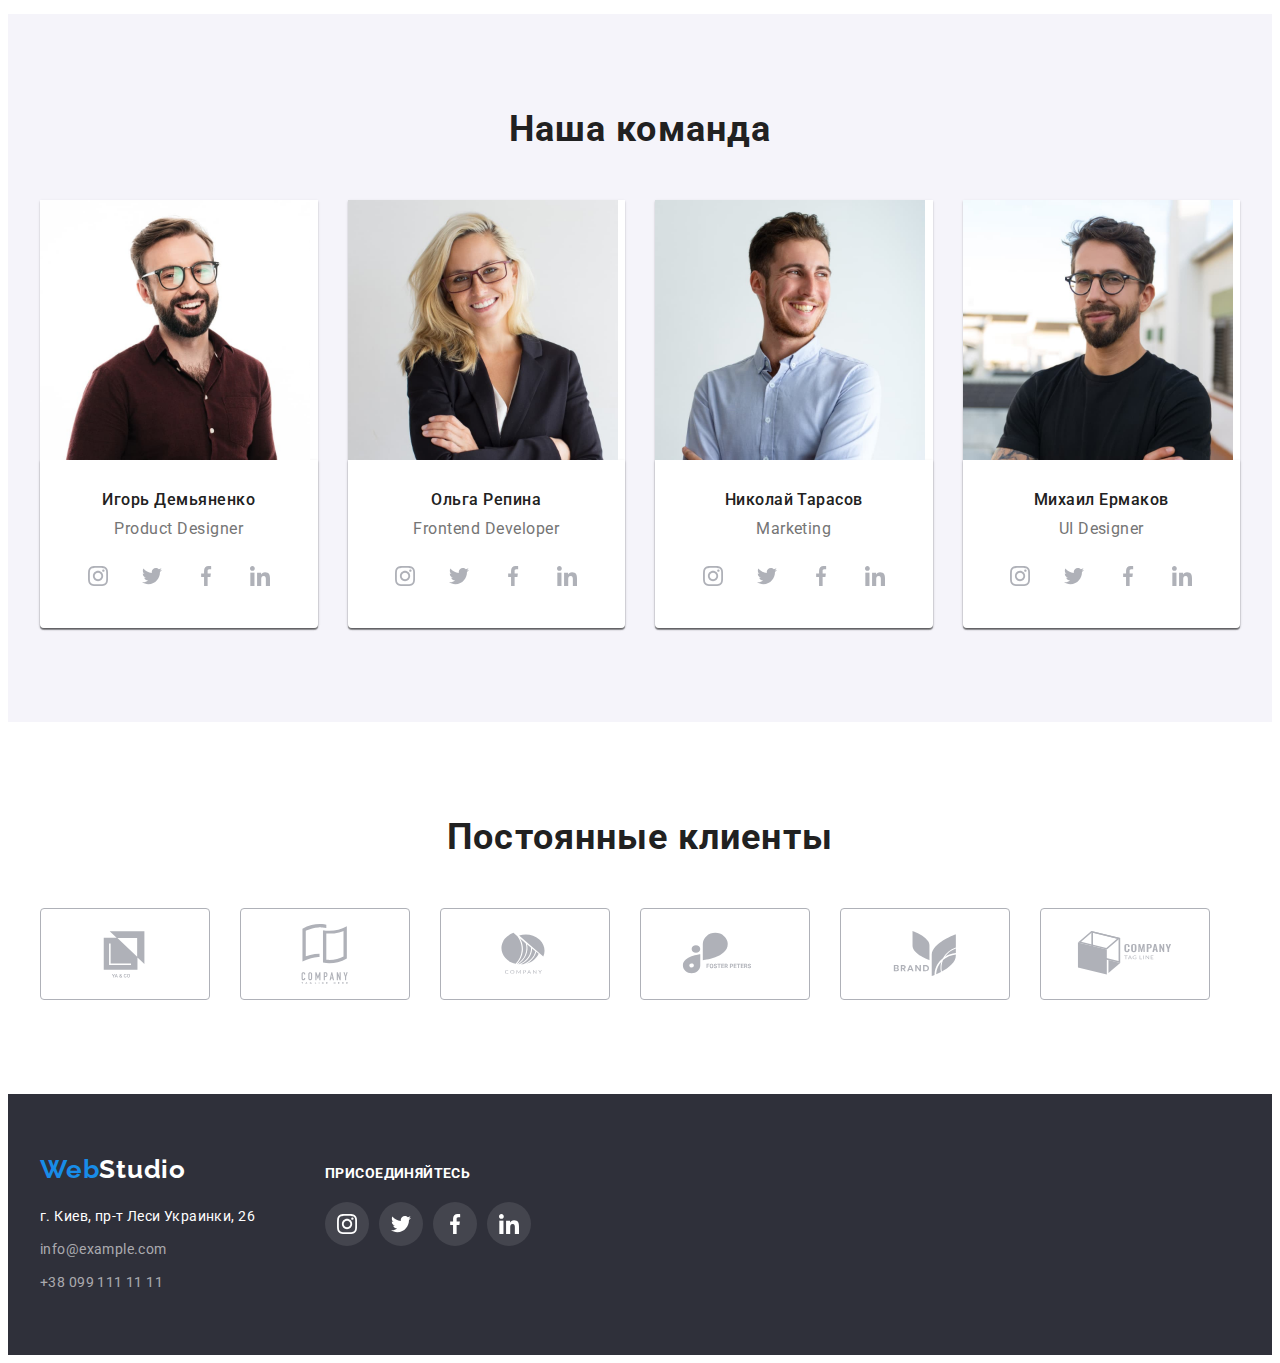
==== commit 5c5ad665: "added textarea" ====
--- a/index.html
+++ b/index.html
@@ -433,35 +433,35 @@
             <p class="modal-text">Оставьте свои данные, мы вам перезвоним</p>
             <form class="contact-form">
                 <label class="contact-form-field" for="name">Имя</label>
-                <div class="contact-form-input-wrapper">
+                <span class="contact-form-input-wrapper">
                     <input type="text" name="user-name" class="contact-form-input" id="name" autofocus required
                         minlength="3" maxlength="10" pattern="^[a-zA-Z]+$" />
                     <svg class="icon-contact-form" width="18" height="18">
                         <use href="./img/sprite.svg#icon-user-name-modal"></use>
                     </svg>
-                </div>
+                </span>
 
                 <label class="contact-form-field" for="phone">Телефон</label>
-                <div class="contact-form-input-wrapper">
+                <span class="contact-form-input-wrapper">
                     <input type="tel" name="user-phone" class="contact-form-input" id="phone" required minlength="6"
                         maxlength="10" />
                     <svg class="icon-contact-form" width="18" height="18">
                         <use href="./img/sprite.svg#icon-user-phone-modal"></use>
                     </svg>
 
-                </div>
+                </span>
 
                 <label class="contact-form-field" for="email">Почта</label>
-                <div class="contact-form-input-wrapper">
+                <span class="contact-form-input-wrapper">
                     <input type="email" name="user-email" class="contact-form-input" id="email" />
                     <svg class="icon-contact-form" width="18" height="18">
                         <use href="./img/sprite.svg#icon-user-email-modal"></use>
                     </svg>
-                </div>
+                </span>
 
                 <label class="contact-form-field" for="comments">Комментарий</label>
-                <textarea name="comments-field" class="contact-form-input" id="comments"
-                    placeholder="">Введите текст</textarea>
+                <textarea name="comments-field" class="contact-form-message" id="comments"
+                    placeholder="Введите текст"></textarea>
 
                 <div class="contact-form-checkbox-wrapper">
                     <input type="checkbox" name="accept-policy" id="message" required />
--- a/css/main.css
+++ b/css/main.css
@@ -659,6 +659,11 @@
   cursor: pointer;
 }
 
+.close-icon:hover {
+  outline: none;
+  fill: var(--btn-bg-color);
+}
+
 .modal-text {
   margin-bottom: 12px;
   font-family: var(--primary-font-family)
@@ -680,7 +685,17 @@
   border: 1px solid rgba(33, 33, 33, 0.2);
   box-sizing: border-box;
   border-radius: 4px;
+  transition: border-color 250ms cubic-bezier(0.4, 0, 0.2, 1);
   }
+
+  .contact-form-input:focus {
+    outline: none;
+    border-color: var(--btn-bg-color);
+  }
+ 
+.contact-form-input:focus + .icon-contact-form {
+  fill: var(--btn-bg-color);
+}
 
   .contact-form-field {
     display: block;
@@ -709,5 +724,25 @@
   left: 12px;
   transform: translateY(-50%);
   display: block;
-}
-
+  transition: fill 250ms cubic-bezier(0.4, 0, 0.2, 1);
+}
+
+.contact-form-message {
+  width: 100%;
+  height: 120px;
+  padding: 12px 16px;
+  resize: none;
+
+  border: 1px solid rgba(33, 33, 33, 0.2);
+  box-sizing: border-box;
+  border-radius: 4px;
+  transition: border-color 250ms cubic-bezier(0.4, 0, 0.2, 1);
+}
+.contact-form-message::placeholder {
+  text-transform: uppercase;
+}
+
+.contact-form-message:focus {
+  outline: none;
+  border-color: var(--btn-bg-color);
+}
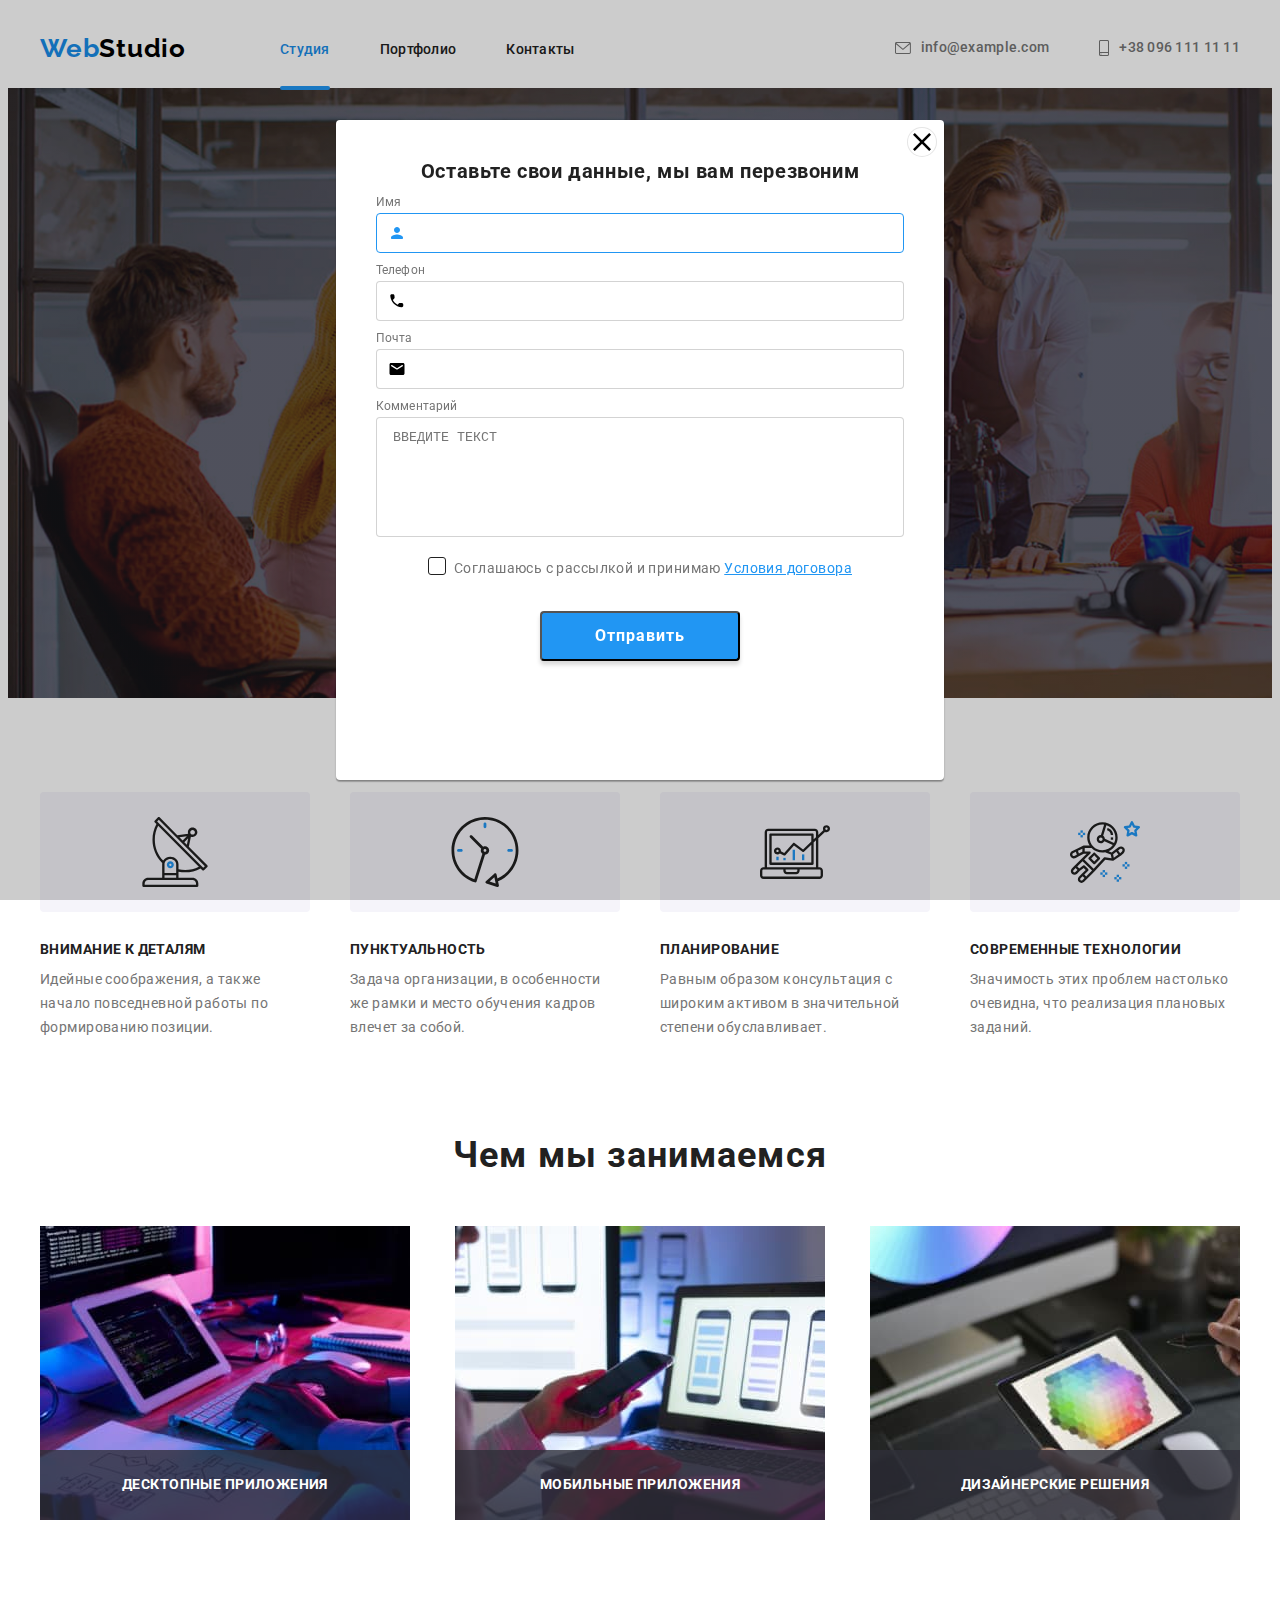
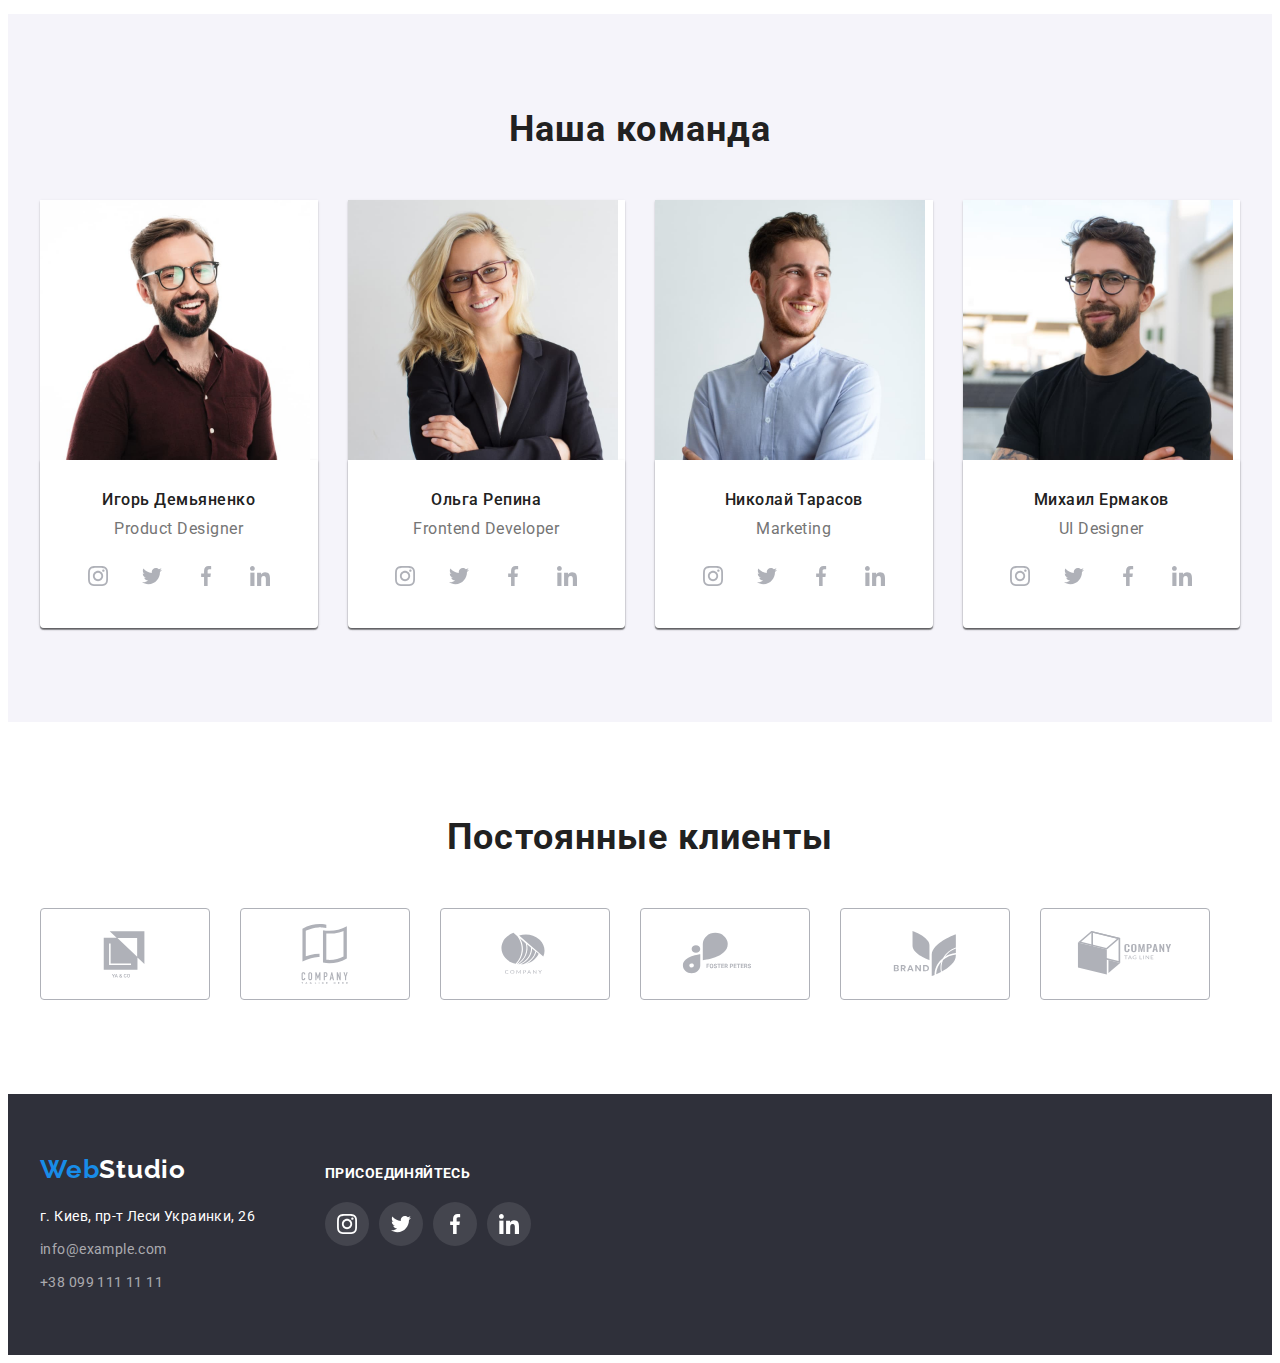
==== commit 74d30987: "finish modal" ====
--- a/index.html
+++ b/index.html
@@ -464,9 +464,10 @@
                     placeholder="Введите текст"></textarea>
 
                 <div class="contact-form-checkbox-wrapper">
-                    <input type="checkbox" name="accept-policy" id="message" required />
-                    <label for="message" class="contact-form-checkbox-agreement">Соглашаюсь с рассылкой и принимаю
-                        <a href="">Условия договора</a></label>
+                    <input type="checkbox" name="accept-policy" class="chackbox-accept-policy visually-hidden"
+                        id="message" required />
+                    <label for="message" class="contact-form-checkbox-agreement">Соглашаюсь с рассылкой и принимаю&nbsp;
+                        <a class="policy" href="">Условия договора</a></label>
                 </div>
                 <button class="contact-form-submit-btn" type="submit">Отправить</button>
             </form>
--- a/css/main.css
+++ b/css/main.css
@@ -731,6 +731,8 @@
   width: 100%;
   height: 120px;
   padding: 12px 16px;
+  margin-top: 4px;
+  margin-bottom: 16px;
   resize: none;
 
   border: 1px solid rgba(33, 33, 33, 0.2);
@@ -746,3 +748,90 @@
   outline: none;
   border-color: var(--btn-bg-color);
 }
+
+.contact-form-submit-btn {
+  width: 200px;
+  height: 50px;
+  padding: 0;
+  margin: auto;
+  
+  box-shadow: 0px 4px 4px rgba(0, 0, 0, 0.15);
+  border-radius: 4px;
+  background-color: var(--btn-bg-color);
+
+  font-family: var(--primary-font-family);
+  font-style: normal;
+  font-weight: 700;
+  font-size: 16px;
+  line-height: 1.88;
+
+  display: flex;
+  justify-content: center;
+  align-items: center;
+  text-align: center;
+  letter-spacing: 0.06em;
+
+  color:var(--white-font-color);
+}
+
+.contact-form-checkbox-agreement::before {
+  content: "";
+  display: flex;
+  justify-content: center;
+  align-items: center;
+
+  width: 16px;
+  height: 16px;
+  margin-right: 8px;
+  
+  border: 1px solid #212121;
+  border-radius: 3px;
+  cursor: pointer;
+  transition: border-color 250ms cubic-bezier(0.4, 0, 0.2, 1);
+}
+
+.contact-form-checkbox-agreement {
+  display: flex;
+  justify-content: center;
+  margin-bottom: 30px;
+
+  font-family: var(--primary-font-family);
+  font-style: normal;
+  font-weight: 400;
+  font-size: 14px;
+  line-height: 1.71;
+  letter-spacing: 0.03em;
+
+  color: var(--secondary-font-color);
+}
+
+.chackbox-accept-policy:checked + .contact-form-checkbox-agreement::before {
+  background-image: url(../img/icons/icon\ check.svg);
+}
+
+.chackbox-accept-policy:focus + .contact-form-checkbox-agreement::before {
+  outline: none;
+  border-color: var(--btn-bg-color) ;
+}
+
+.policy {
+  font-family: var(--primary-font-family);
+  font-style: normal;
+  font-weight: 400;
+  font-size: 14px;
+  line-height: 1.71;
+  letter-spacing: 0.03em;
+  text-decoration-line: underline;
+
+  color: var(--btn-bg-color);
+}
+
+.visually-hidden {
+  position: absolute;
+  border: 0;
+  padding: 0;
+  white-space: nowrap;
+  clip-path: inset(100%);
+  clip: rect(0 0 0 0);
+  overflow: hidden;
+}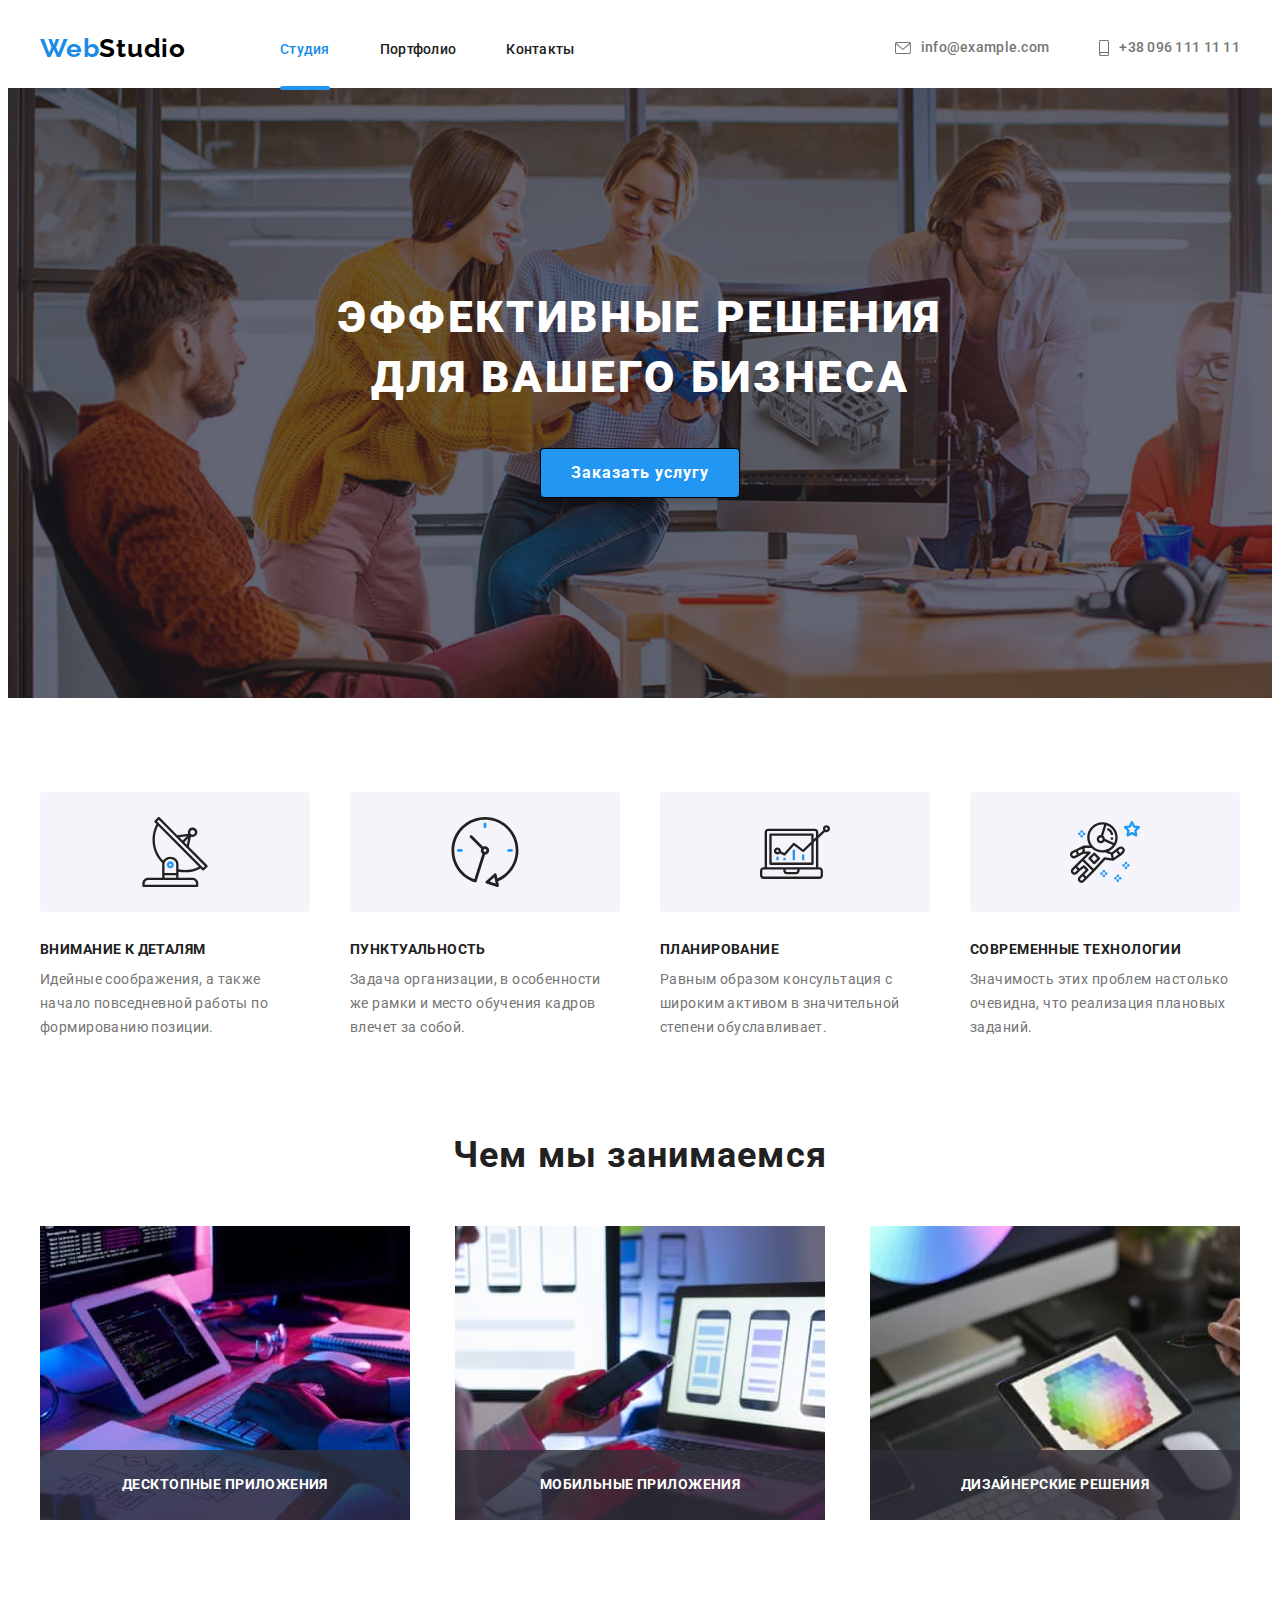
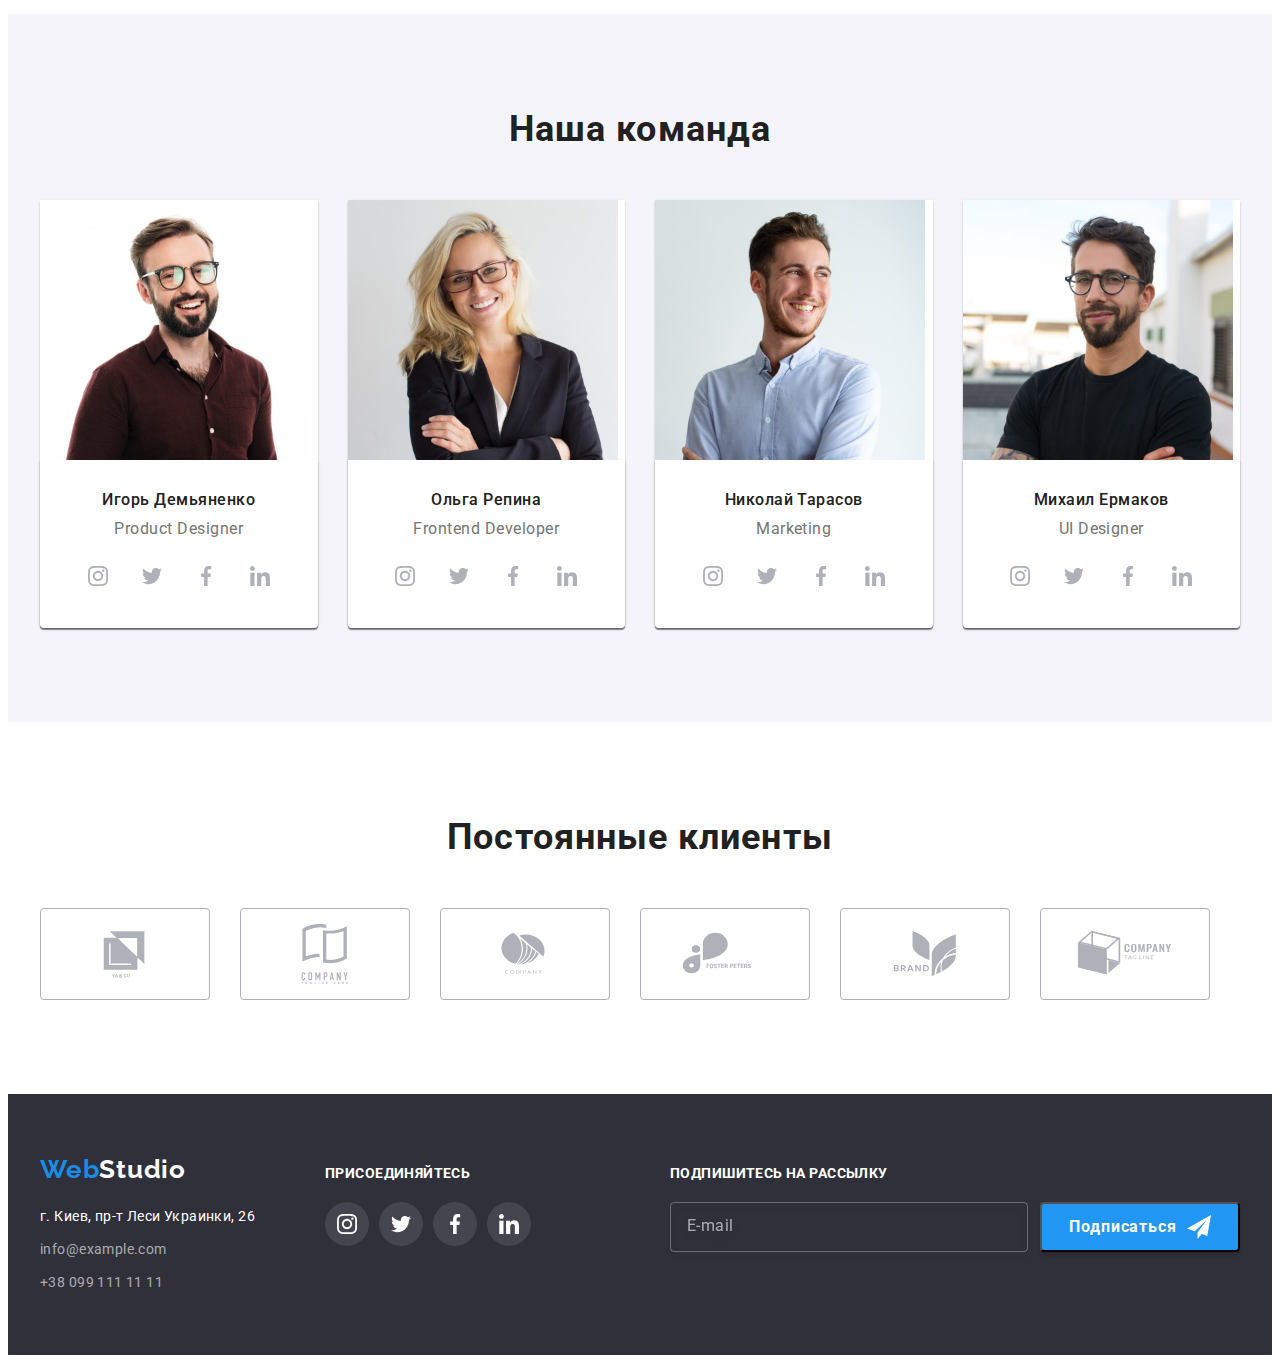
==== commit ecde1d4a: "finish hw#06 (to check mentor)" ====
--- a/index.html
+++ b/index.html
@@ -419,11 +419,21 @@
                     </li>
                 </ul>
             </div>
+            <form class="subscribe-form">
+                <p class="subscribe-name">Подпишитесь на рассылку</p>
+                <div class="subscribe-wrapper">
+                    <input class="subscribe-input" type="text" name="subscribe" id="sbscr" placeholder="E-mail" />
+                    <button class="subscribe-btn" type="submit">Подписаться
+                        <svg class="subscribe-icon" width="24" height="24">
+                            <use href="./img/sprite.svg#icon-subscribe"></use>
+                        </svg>
+                    </button>
+                </div>
+            </form>
         </div>
     </footer>
 
-    <div class="backdrop" data-modal>
-        <!-- is-hidden -->
+    <div class="backdrop is-hidden" data-modal>
         <div class="modal">
             <button class="modal-close" type="button" data-modal-close>
                 <svg class="close-icon" width="18" height="18">
--- a/css/main.css
+++ b/css/main.css
@@ -834,4 +834,83 @@
   clip-path: inset(100%);
   clip: rect(0 0 0 0);
   overflow: hidden;
+}
+
+.subscribe-form {
+  margin-left: auto;
+}
+
+.subscribe-name {
+  margin-bottom: 20px;
+
+  font-family: var(--primary-font-family);
+  font-style: normal;
+  font-weight: 700;
+  font-size: 14px;
+  line-height: 1.14;
+  letter-spacing: 0.03em;
+  text-transform: uppercase;
+
+  color: var(--white-font-color);
+}
+
+.subscribe-wrapper {
+  display: flex;
+}
+
+.subscribe-input {
+  width: 358px;
+  height: 50px;
+  padding-left: 16px;
+  margin-right: 12px;
+
+  border: 1px solid rgba(255, 255, 255, 0.3);
+  box-sizing: border-box;
+  filter: drop-shadow(0px 4px 4px rgba(0, 0, 0, 0.15));
+  border-radius: 4px;
+
+  background-color: transparent;
+  color: var(--white-font-color);
+  }
+
+.subscribe-input::placeholder {
+  display: flex;
+  align-items: center;
+  
+  font-family: var(--primary-font-family);
+  font-style: normal;
+  font-weight: 400;
+  font-size: 16px;
+  line-height: 1.25;
+  letter-spacing: 0.03em;
+
+  color: rgba(255, 255, 255, 0.6);
+}
+
+.subscribe-btn {
+  display: flex;
+  justify-content: center;
+  align-items: center;
+  width: 200px;
+  height: 50px;
+  padding: 0;
+  
+  box-shadow: 0px 4px 4px rgba(0, 0, 0, 0.15);
+  border-radius: 4px;
+  background: var(--btn-bg-color);
+
+  font-family: var(--primary-font-family);
+font-style: normal;
+font-weight: 700;
+font-size: 16px;
+line-height: 30px;
+
+text-align: center;
+letter-spacing: 0.06em;
+
+color: var(--white-font-color);
+}
+
+.subscribe-icon {
+  margin-left: 10px;
 }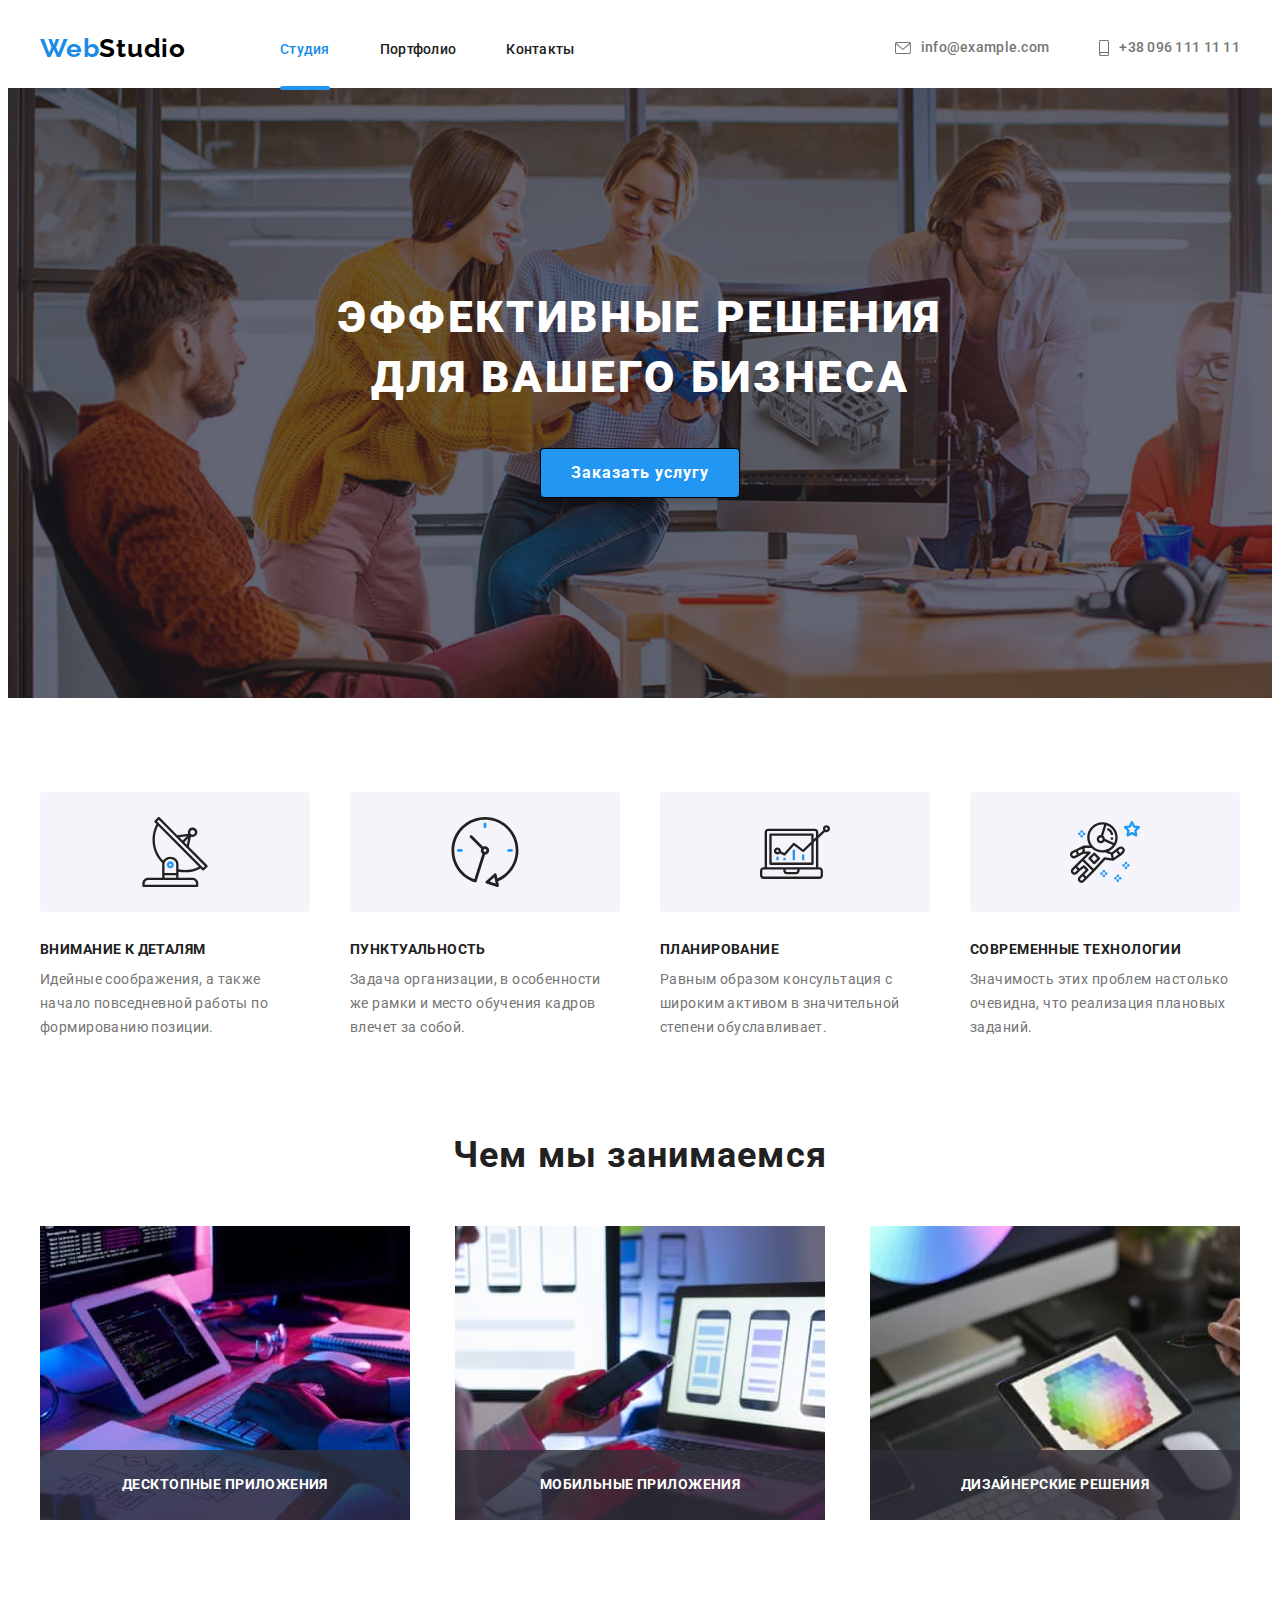
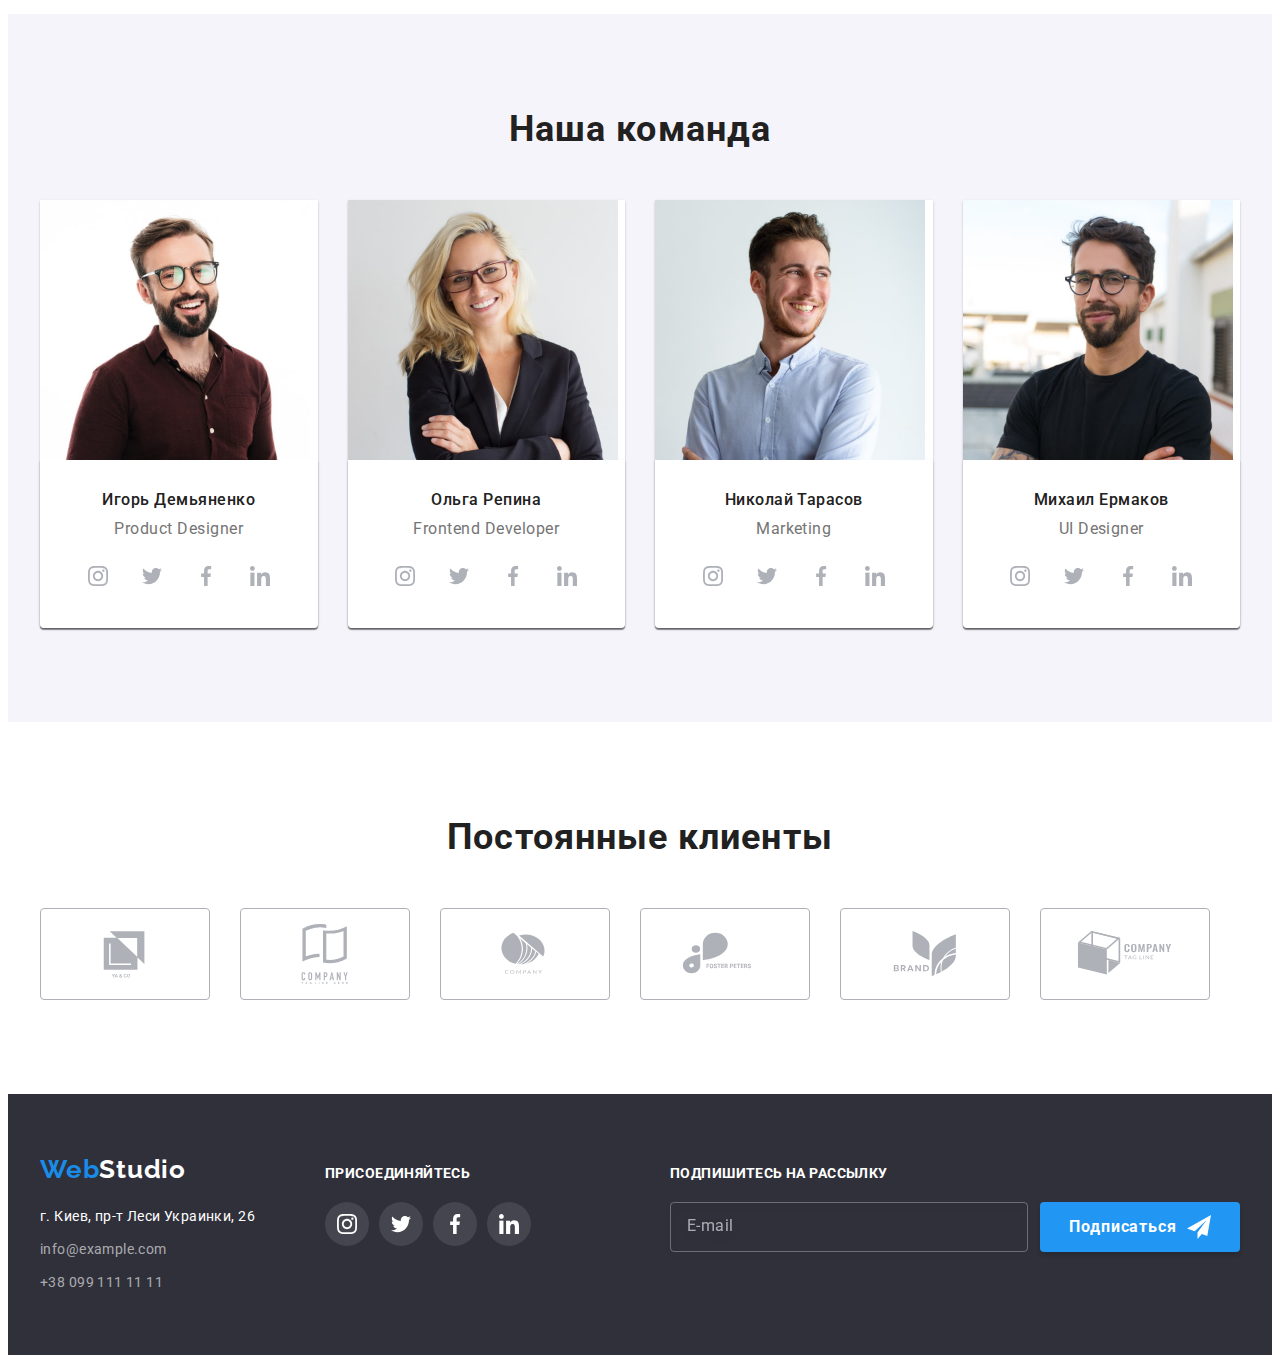
==== commit f611f8ac: "fix mistakes feedback mentor" ====
--- a/index.html
+++ b/index.html
@@ -436,7 +436,7 @@
     <div class="backdrop is-hidden" data-modal>
         <div class="modal">
             <button class="modal-close" type="button" data-modal-close>
-                <svg class="close-icon" width="18" height="18">
+                <svg class="close-icon" width="11" height="11">
                     <use href="./img/sprite.svg#close-icon"></use>
                 </svg>
             </button>
--- a/css/main.css
+++ b/css/main.css
@@ -659,7 +659,8 @@
   cursor: pointer;
 }
 
-.close-icon:hover {
+.modal-close:hover,
+.modal-close:focus {
   outline: none;
   fill: var(--btn-bg-color);
 }
@@ -750,6 +751,10 @@
 }
 
 .contact-form-submit-btn {
+  display: flex;
+  justify-content: center;
+  align-items: center;
+  text-align: center;
   width: 200px;
   height: 50px;
   padding: 0;
@@ -757,20 +762,15 @@
   
   box-shadow: 0px 4px 4px rgba(0, 0, 0, 0.15);
   border-radius: 4px;
-  background-color: var(--btn-bg-color);
-
   font-family: var(--primary-font-family);
   font-style: normal;
   font-weight: 700;
   font-size: 16px;
   line-height: 1.88;
-
-  display: flex;
-  justify-content: center;
-  align-items: center;
-  text-align: center;
   letter-spacing: 0.06em;
-
+  cursor: pointer;
+
+  background-color: var(--btn-bg-color);
   color:var(--white-font-color);
 }
 
@@ -784,7 +784,7 @@
   height: 16px;
   margin-right: 8px;
   
-  border: 1px solid #212121;
+  border: 2px solid var(--primary-font-color);
   border-radius: 3px;
   cursor: pointer;
   transition: border-color 250ms cubic-bezier(0.4, 0, 0.2, 1);
@@ -806,7 +806,7 @@
 }
 
 .chackbox-accept-policy:checked + .contact-form-checkbox-agreement::before {
-  background-image: url(../img/icons/icon\ check.svg);
+  background-image: url(../img/icons/icon-check.svg);
 }
 
 .chackbox-accept-policy:focus + .contact-form-checkbox-agreement::before {
@@ -894,21 +894,23 @@
   width: 200px;
   height: 50px;
   padding: 0;
+  cursor: pointer;
   
   box-shadow: 0px 4px 4px rgba(0, 0, 0, 0.15);
   border-radius: 4px;
+  border: none;
   background: var(--btn-bg-color);
 
   font-family: var(--primary-font-family);
-font-style: normal;
-font-weight: 700;
-font-size: 16px;
-line-height: 30px;
-
-text-align: center;
-letter-spacing: 0.06em;
-
-color: var(--white-font-color);
+  font-style: normal;
+  font-weight: 700;
+  font-size: 16px;
+  line-height: 30px;
+
+  text-align: center;
+  letter-spacing: 0.06em;
+
+  color: var(--white-font-color);
 }
 
 .subscribe-icon {
